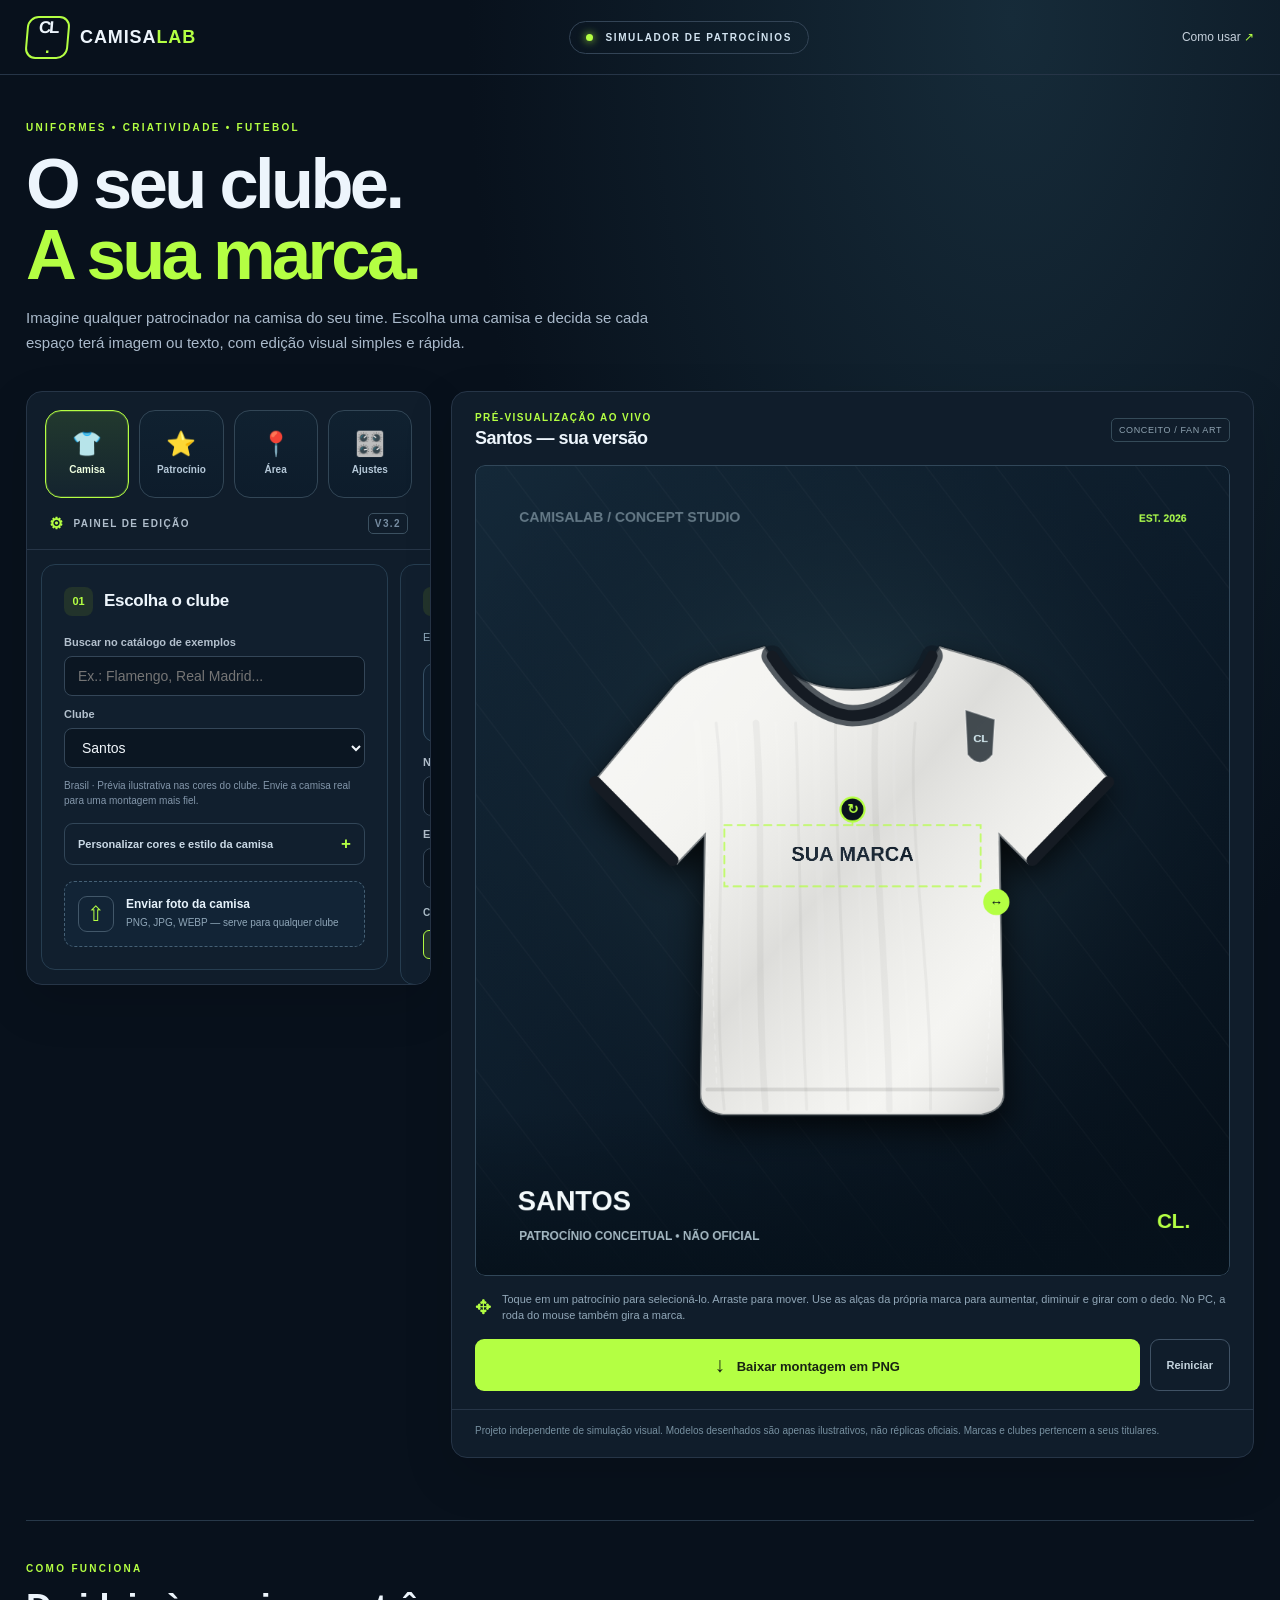
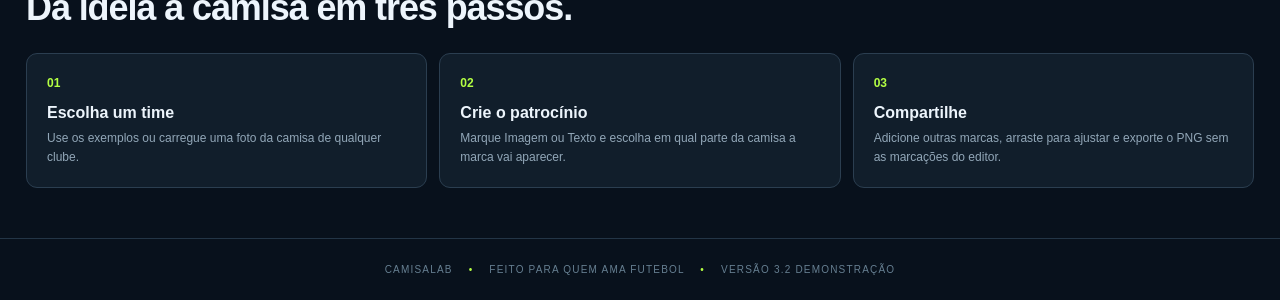
==== index.html @ bdaf090c "CamisaLab 3.2: permitir rolagem na camisa sem bloquear edição" ====
<!doctype html>
<html lang="pt-BR">
<head>
  <meta charset="UTF-8" />
  <meta name="viewport" content="width=device-width,initial-scale=1" />
  <meta name="theme-color" content="#09121d" />
  <meta name="description" content="Simule patrocinadores em camisas de futebol. Escolha um clube ou envie qualquer camisa, personalize a marca e exporte sua criação." />
  <title>CamisaLab — Simulador Mundial de Patrocínios</title>
  <link rel="stylesheet" href="styles.css" />
</head>
<body>
  <header class="topbar">
    <a class="brand" href="#inicio" aria-label="CamisaLab, início"><span class="brand-mark">CL<span>.</span></span><span class="brand-word">CAMISA<span>LAB</span></span></a>
    <span class="top-pill"><span class="live-dot"></span> SIMULADOR DE PATROCÍNIOS</span>
    <a class="top-help" href="#como-usar">Como usar <span aria-hidden="true">↗</span></a>
  </header>

  <main id="inicio" class="shell">
    <section class="intro">
      <div class="eyebrow">UNIFORMES • CRIATIVIDADE • FUTEBOL</div>
      <h1>O seu clube.<br /><em>A sua marca.</em></h1>
      <p>Imagine qualquer patrocinador na camisa do seu time. Escolha uma camisa e decida se cada espaço terá imagem ou texto, com edição visual simples e rápida.</p>
    </section>

    <section class="workspace" aria-label="Editor de camisas">
      <aside class="controls">
        <div class="app-dock" id="appDock" role="group" aria-label="Seções do painel">
          <button type="button" class="dock-app active" data-page-target="page-clube" aria-pressed="true"><span class="dock-icon">👕</span><span>Camisa</span></button>
          <button type="button" class="dock-app" data-page-target="page-patrocinio" aria-pressed="false"><span class="dock-icon">⭐</span><span>Patrocínio</span></button>
          <button type="button" class="dock-app" data-page-target="page-area" aria-pressed="false"><span class="dock-icon">📍</span><span>Área</span></button>
          <button type="button" class="dock-app" data-page-target="page-ajustes" aria-pressed="false"><span class="dock-icon">🎛️</span><span>Ajustes</span></button>
        </div>
        <div class="sidebar-heading"><span class="mini-icon">⚙</span> PAINEL DE EDIÇÃO <span class="version">V3.2</span></div>
        <div class="control-pages" id="controlPages">

        <section class="panel-section control-page" id="page-clube">
          <div class="section-top"><span class="step">01</span><h2>Escolha o clube</h2></div>
          <label for="teamSearch">Buscar no catálogo de exemplos</label>
          <input id="teamSearch" class="field" type="search" autocomplete="off" placeholder="Ex.: Flamengo, Real Madrid..." />
          <label for="teamSelect">Clube</label>
          <select id="teamSelect" class="field" aria-label="Clube"></select>
          <div id="teamInfo" class="fine-note">Modelos ilustrativos inspirados nas cores dos clubes.</div>
          <details class="custom-detail" id="customTeamDetail">
            <summary>Personalizar cores e estilo da camisa <span>+</span></summary>
            <div class="detail-grid">
              <label class="color-field">Cor principal <input id="primaryColor" type="color" value="#ffffff" /></label>
              <label class="color-field">Cor secundária <input id="secondaryColor" type="color" value="#202020" /></label>
            </div>
            <label for="shirtPattern">Estampa ilustrativa</label>
            <select id="shirtPattern" class="field">
              <option value="plain">Lisa</option><option value="vertical">Listras verticais</option><option value="horizontal">Listras horizontais</option><option value="half">Metade a metade</option><option value="sash">Faixa diagonal</option><option value="pinstripes">Listras finas</option><option value="center">Faixa central</option>
            </select>
            <label for="customName">Nome do clube (opcional)</label>
            <input id="customName" class="field" maxlength="42" placeholder="Meu time" />
          </details>
          <label class="upload-tile" for="shirtUpload"><span class="upload-icon">⇧</span><span><b>Enviar foto da camisa</b><small>PNG, JPG, WEBP — serve para qualquer clube</small></span></label>
          <input id="shirtUpload" type="file" accept="image/png,image/jpeg,image/webp,image/avif" hidden />
          <button id="clearShirt" class="text-action" type="button" hidden>Remover foto enviada e voltar ao modelo ilustrativo</button>
        </section>

        <section class="panel-section control-page" id="page-patrocinio">
          <div class="section-top"><span class="step">02</span><h2>O que vai no patrocínio?</h2></div>
          <p class="section-description">Escolha como sua marca vai aparecer no uniforme.</p>
          <div class="type-picker" role="group" aria-label="Tipo de patrocínio">
            <button type="button" class="type-option" data-kind="logo" aria-pressed="false"><span class="type-icon" aria-hidden="true">▧</span><span><strong>Imagem / Logo</strong><small>Enviar arquivo</small></span></button>
            <button type="button" class="type-option active" data-kind="text" aria-pressed="true"><span class="type-icon type-letter" aria-hidden="true">Aa</span><span><strong>Texto</strong><small>Escrever nome</small></span></button>
          </div>
          <div id="imageFields" class="mode-fields" hidden>
            <label class="upload-tile sponsor-upload" for="logoUpload"><span class="upload-icon">＋</span><span><b id="logoUploadLabel">Escolher imagem da empresa</b><small>PNG transparente, JPG, SVG ou WEBP</small></span></label>
            <input id="logoUpload" type="file" accept="image/png,image/jpeg,image/webp,image/svg+xml" hidden />
            <button id="removeLogo" class="text-action" type="button" hidden>Remover imagem deste espaço</button>
            <p class="fine-note">Dica: logos sem fundo branco ficam mais naturais.</p>
          </div>
          <div id="textFields" class="mode-fields">
            <label for="sponsorText">Nome que aparece na camisa</label>
            <input id="sponsorText" class="field" maxlength="36" value="SUA MARCA" placeholder="Ex.: Minha Empresa" />
            <div class="text-format-grid">
              <div><label for="fontFamily">Estilo da fonte</label><select id="fontFamily" class="field"><option value="sport">Esportiva</option><option value="modern">Moderna</option><option value="classic">Clássica</option><option value="tech">Tecnológica</option></select></div>
              <div><label for="fontWeight">Espessura</label><select id="fontWeight" class="field"><option value="900">Forte</option><option value="600">Média</option><option value="400">Normal</option></select></div>
            </div>
          </div>
          <div class="small-heading">COR DO PATROCINADOR</div>
          <div class="swatch-row" role="group" aria-label="Cores do patrocinador">
            <button class="swatch active" type="button" data-tint="original">Original</button>
            <button class="swatch" type="button" data-tint="#FFFFFF">Branca</button>
            <button class="swatch" type="button" data-tint="#101820">Preta</button>
            <label class="swatch custom-swatch" title="Outra cor">Outra <input id="tintColor" aria-label="Escolher outra cor" type="color" value="#ffad32" /></label>
          </div>
        </section>

        <section class="panel-section control-page" id="page-area">
          <div class="section-top"><span class="step">03</span><h2>Onde colocar?</h2></div>
          <p class="section-description">Selecione uma área para editar. Cada área pode ter uma imagem ou texto diferente.</p>
          <div class="position-grid" id="positionGrid" role="group" aria-label="Selecionar posição na camisa">
            <button type="button" class="position-option active" data-position="center" aria-pressed="true"><span class="position-symbol">◉</span><span>Centro</span><i class="filled-indicator" aria-hidden="true"></i></button>
            <button type="button" class="position-option" data-position="leftChest" aria-pressed="false"><span class="position-symbol">↖</span><span>Peito esq.</span><i class="filled-indicator" aria-hidden="true"></i></button>
            <button type="button" class="position-option" data-position="rightChest" aria-pressed="false"><span class="position-symbol">↗</span><span>Peito dir.</span><i class="filled-indicator" aria-hidden="true"></i></button>
            <button type="button" class="position-option" data-position="leftSleeve" aria-pressed="false"><span class="position-symbol">⇤</span><span>Manga esq.</span><i class="filled-indicator" aria-hidden="true"></i></button>
            <button type="button" class="position-option" data-position="rightSleeve" aria-pressed="false"><span class="position-symbol">⇥</span><span>Manga dir.</span><i class="filled-indicator" aria-hidden="true"></i></button>
            <button type="button" class="position-option" data-position="lower" aria-pressed="false"><span class="position-symbol">↓</span><span>Parte inferior</span><i class="filled-indicator" aria-hidden="true"></i></button>
          </div>
          <div class="area-status" id="areaStatus" role="status" aria-live="polite"></div>
          <div class="area-buttons">
            <button type="button" id="addArea" class="add-area-btn" hidden>＋ Adicionar patrocínio aqui</button>
            <button type="button" id="clearArea" class="clear-area-btn">✕ Remover desta área</button>
          </div>
          <div class="free-move-box">
            <div class="small-heading move-heading">MOVER LIVREMENTE</div>
            <p class="move-help">Arraste a marca direto na camisa ou use os controles abaixo para ajustar com precisão.</p>
            <div class="nudge-layout">
              <div class="nudge-pad" role="group" aria-label="Mover patrocínio em qualquer direção">
                <button type="button" class="nudge-btn" data-nudge="up" aria-label="Mover para cima">↑</button>
                <div class="nudge-middle">
                  <button type="button" class="nudge-btn" data-nudge="left" aria-label="Mover para a esquerda">←</button>
                  <button type="button" class="nudge-center" id="centerAreaBtn" aria-label="Voltar para a posição inicial desta área">•</button>
                  <button type="button" class="nudge-btn" data-nudge="right" aria-label="Mover para a direita">→</button>
                </div>
                <button type="button" class="nudge-btn" data-nudge="down" aria-label="Mover para baixo">↓</button>
              </div>
              <div class="axis-controls">
                <div>
                  <div class="range-label"><label for="xRange">Horizontal</label><output id="xValue">50%</output></div>
                  <input id="xRange" type="range" min="0" max="100" value="50" />
                </div>
                <div>
                  <div class="range-label"><label for="yRange">Vertical</label><output id="yValue">48%</output></div>
                  <input id="yRange" type="range" min="0" max="100" value="48" />
                </div>
              </div>
            </div>
          </div>
          <div class="rotate-box">
            <div class="small-heading move-heading">GIRO 360°</div>
            <p class="move-help">Gire a marca livremente em qualquer ângulo usando os botões ou o controle deslizante.</p>
            <div class="rotate-layout">
              <div class="rotate-buttons" role="group" aria-label="Girar patrocínio">
                <button type="button" class="rotate-btn" data-rotate-step="-15" aria-label="Girar 15 graus para a esquerda">⟲ 15°</button>
                <button type="button" class="rotate-btn center" id="resetRotationBtn" aria-label="Voltar rotação para zero">0°</button>
                <button type="button" class="rotate-btn" data-rotate-step="15" aria-label="Girar 15 graus para a direita">15° ⟳</button>
              </div>
              <div>
                <div class="range-label"><label for="rotationRange">Ângulo</label><output id="rotationValue">0°</output></div>
                <input id="rotationRange" type="range" min="0" max="360" value="0" />
              </div>
            </div>
          </div>
        </section>

        <section class="panel-section control-page" id="page-ajustes">
          <div class="section-top"><span class="step">04</span><h2>Personalize os ajustes</h2></div>
          <div class="range-label"><label for="sizeRange">Tamanho</label><output id="sizeValue">32%</output></div>
          <input id="sizeRange" type="range" min="5" max="80" value="32" />
          <div class="range-label"><label for="opacityRange">Transparência</label><output id="opacityValue">100%</output></div>
          <input id="opacityRange" type="range" min="10" max="100" value="100" />
          <details class="custom-detail advanced-detail">
            <summary>Mais ajustes <span>+</span></summary>
            <div class="advanced-inner">
              <div id="whiteOption" class="check-row"><label for="removeWhite">Remover fundo branco da imagem</label><input id="removeWhite" type="checkbox" /></div>
              <div class="check-row"><label for="fabricEffect">Efeito de tecido na marca</label><input id="fabricEffect" type="checkbox" checked /></div>
            </div>
          </details>
          <button class="reset-button" type="button" id="resetBtn">↺ &nbsp; Centralizar e restaurar ajustes</button>
        </section>
        </div>
      </aside>

      <section class="stage-panel">
        <div class="stage-toolbar">
          <div><div class="stage-eyebrow">PRÉ-VISUALIZAÇÃO AO VIVO</div><div class="stage-title" id="stageTitle">Sua camisa personalizada</div></div>
          <span class="preview-tag">CONCEITO / FAN ART</span>
        </div>
        <div class="canvas-holder">
          <canvas id="shirtCanvas" width="1024" height="1100" aria-label="Prévia da camisa com vários patrocinadores. Toque numa marca para selecioná-la e arraste para mudar de posição." role="img"></canvas>
        </div>
        <div class="stage-tip"><span>✥</span><span>Toque em um patrocínio para selecioná-lo. Arraste para mover. Use as alças da própria marca para aumentar, diminuir e girar com o dedo. No PC, a roda do mouse também gira a marca.</span></div>
        <button id="jumpToControls" class="jump-to-controls" type="button">↓ Ir para as opções de edição</button>
        <div class="stage-actions">
          <button id="downloadBtn" type="button" class="download-btn"><span>↓</span> Baixar montagem em PNG</button>
          <button id="resetAllBtn" type="button" class="minor-btn">Reiniciar</button>
        </div>
        <div class="stage-footnote">Projeto independente de simulação visual. Modelos desenhados são apenas ilustrativos, não réplicas oficiais. Marcas e clubes pertencem a seus titulares.</div>
      </section>
    </section>

    <section id="como-usar" class="howto">
      <div><span class="eyebrow">COMO FUNCIONA</span><h2>Da ideia à camisa em três passos.</h2></div>
      <div class="howto-cards"><div><span>01</span><h3>Escolha um time</h3><p>Use os exemplos ou carregue uma foto da camisa de qualquer clube.</p></div><div><span>02</span><h3>Crie o patrocínio</h3><p>Marque Imagem ou Texto e escolha em qual parte da camisa a marca vai aparecer.</p></div><div><span>03</span><h3>Compartilhe</h3><p>Adicione outras marcas, arraste para ajustar e exporte o PNG sem as marcações do editor.</p></div></div>
    </section>
  </main>
  <footer>CAMISALAB <span>•</span> FEITO PARA QUEM AMA FUTEBOL <span>•</span> VERSÃO 3.2 DEMONSTRAÇÃO</footer>
  <script src="app.js" defer></script>
</body>
</html>
---- styles.css ----
:root{color-scheme:dark;--bg:#08111c;--card:#101d2b;--line:#263547;--soft:#8c9db0;--white:#edf5fc;--accent:#b4ff43;--accent2:#d5ff95}*{box-sizing:border-box}html{scroll-behavior:smooth}body{margin:0;font-family:Inter,"Segoe UI",Arial,sans-serif;background:radial-gradient(ellipse at 79% 1%,#162b39 0%,transparent 38%),var(--bg);color:var(--white);font-size:14px}button,input,select{font:inherit}button{cursor:pointer}a{color:inherit;text-decoration:none}.topbar{height:75px;border-bottom:1px solid #263547;display:flex;align-items:center;justify-content:space-between;padding:0 max(26px,calc((100vw - 1332px)/2));gap:16px}.brand{display:flex;align-items:center;gap:11px}.brand-mark{display:grid;place-items:center;width:43px;height:43px;border:2px solid var(--accent);font-weight:900;font-size:17px;border-radius:11px;letter-spacing:-2px;transform:skew(-5deg)}.brand-mark span{color:var(--accent)}.brand-word{font-weight:900;letter-spacing:.9px;font-size:18px}.brand-word span{color:var(--accent)}.top-pill{font-size:10px;letter-spacing:1.6px;font-weight:700;border:1px solid #334456;border-radius:100px;padding:10px 16px;color:#d2e3f0}.live-dot{display:inline-block;width:7px;height:7px;border-radius:50%;background:var(--accent);margin-right:8px;box-shadow:0 0 8px var(--accent)}.top-help{color:#c6d1dc;font-size:12px}.top-help span{color:var(--accent)}.shell{max-width:1332px;padding:47px 26px 50px;margin:auto}.intro{max-width:800px;margin-bottom:35px}.eyebrow{color:var(--accent);font-size:10px;letter-spacing:2.3px;font-weight:850}.intro h1{margin:15px 0 14px;font-size:clamp(43px,5.5vw,76px);line-height:1.015;font-weight:850;letter-spacing:-3.6px}.intro h1 em{font-style:normal;color:var(--accent)}.intro p{line-height:1.7;max-width:660px;font-size:15px;color:#aabacb;margin:0}.workspace{display:grid;grid-template-columns:minmax(310px,405px) minmax(0,1fr);align-items:start;gap:20px}.controls,.stage-panel{border:1px solid var(--line);background:var(--card);border-radius:16px;overflow:hidden;box-shadow:0 18px 50px #0002}.sidebar-heading{height:52px;display:flex;align-items:center;gap:9px;padding:0 22px;border-bottom:1px solid var(--line);font-size:10px;letter-spacing:1.4px;font-weight:850;color:#afbdcb}.mini-icon{font-size:16px;color:var(--accent)}.version{margin-left:auto;font-size:10px;border:1px solid #3b5060;border-radius:5px;padding:4px 6px;color:#768ca1}.panel-section{padding:22px;border-bottom:1px solid var(--line)}.panel-section:last-child{border-bottom:none}.section-top{display:flex;align-items:center;gap:11px;margin-bottom:20px}.step{width:29px;height:29px;flex:0 0 auto;display:grid;place-items:center;background:#22332b;color:var(--accent);font-size:11px;font-weight:900;border-radius:8px}.section-top h2{font-size:15px;margin:0;letter-spacing:-.3px}.panel-section label:not(.upload-tile):not(.color-field):not(.custom-swatch){display:block;font-weight:650;color:#b3c0cd;font-size:11px;margin:12px 0 8px}.field{display:block;background:#0b1622;border:1px solid #344658;border-radius:8px;color:#f1f6fb;height:40px;padding:0 13px;width:100%;outline:0}.field:focus-visible{border-color:var(--accent);box-shadow:0 0 0 3px #b4ff4320}.field option{background:#102030}.fine-note{font-size:10px;line-height:1.5;color:#8396aa;margin:10px 0 15px}.upload-tile{display:flex;align-items:center;gap:12px;border:1px dashed #456075;border-radius:10px;padding:14px 13px;cursor:pointer;transition:.2s;background:#122436}.upload-tile:hover,.upload-tile:focus-within{border-color:var(--accent);background:#193027}.upload-tile b,.upload-tile small{display:block}.upload-tile b{font-size:12px;color:#e6f2fb}.upload-tile small{font-size:10px;color:#8fa6b8;margin-top:5px;line-height:1.4}.upload-icon{font-weight:400;border:1px solid #425769;display:grid;place-items:center;color:var(--accent);border-radius:9px;width:36px;height:36px;flex-shrink:0;font-size:21px}.sponsor-upload{background:#182d29;border-color:#5a8351}.text-action{border:0;background:none;padding:9px 0 0;color:var(--accent);font-size:11px;text-align:left;text-decoration:underline}.custom-detail{margin:14px 0 16px;border:1px solid #324658;border-radius:9px;padding:10px 13px}.custom-detail summary{cursor:pointer;font-size:11px;color:#cad9e6;font-weight:700;list-style:none;display:flex;justify-content:space-between;align-items:center}.custom-detail summary::-webkit-details-marker{display:none}.custom-detail summary span{font-size:17px;color:var(--accent)}.detail-grid{display:grid;grid-template-columns:1fr 1fr;gap:12px;margin-top:8px}.color-field{display:flex;align-items:center;justify-content:space-between;gap:5px;font-size:10px;color:#b2c2d2}.color-field input{width:35px;height:28px;background:none;border:0;padding:0}.and-divider{display:flex;align-items:center;gap:8px;color:#788d9f;font-size:9px;font-weight:850;letter-spacing:1px;margin:17px 0 4px}.and-divider:before,.and-divider:after{content:"";height:1px;flex:1;background:#334557}.small-heading{font-size:10px;color:#aebfcb;letter-spacing:1px;font-weight:800;margin:19px 0 10px}.swatch-row{display:flex;align-items:center;flex-wrap:wrap;gap:6px}.swatch{border:1px solid #3b5265;background:#152637;color:#acbfcc;border-radius:6px;padding:8px 9px;font-size:10px;font-weight:650}.swatch.active{border-color:var(--accent);color:var(--accent);background:#24372d}.custom-swatch{display:flex;align-items:center;gap:6px;margin:0!important;font-size:10px!important;cursor:pointer}.custom-swatch input{border:0;padding:0;background:transparent;width:18px;height:16px;cursor:pointer}input[type=range]{width:100%;height:5px;margin:3px 0 17px;accent-color:var(--accent);cursor:pointer}.range-label{display:flex;align-items:center;justify-content:space-between;margin-bottom:5px}.range-label label{margin:0!important}.range-label output{color:var(--accent);font-size:11px;font-weight:750}.check-row{display:flex;justify-content:space-between;align-items:center;gap:12px;margin:3px 0 13px}.check-row label{margin:0!important;font-size:11px!important;line-height:1.4}.check-row input{accent-color:var(--accent);width:17px;height:17px;flex-shrink:0}.reset-button{border:1px solid #3d5267;background:transparent;border-radius:8px;width:100%;padding:11px 8px;color:#ccdae8;font-size:11px;font-weight:700}.reset-button:hover{background:#1d3042}.stage-toolbar{padding:20px 23px 16px;display:flex;justify-content:space-between;align-items:center;gap:12px}.stage-eyebrow{font-size:10px;letter-spacing:1.4px;color:var(--accent);font-weight:850;margin-bottom:5px}.stage-title{font-size:18px;letter-spacing:-.5px;font-weight:800}.preview-tag{color:#8fa3b1;border:1px solid #354b59;border-radius:5px;padding:6px 7px;font-size:9px;letter-spacing:.6px;white-space:nowrap}.canvas-holder{margin:0 23px;overflow:hidden;border-radius:10px;background:#07121b;position:relative}.canvas-holder:after{content:"";position:absolute;inset:0;pointer-events:none;border:1px solid #314759;border-radius:10px}canvas{display:block;width:100%;height:auto;touch-action:none;cursor:grab}canvas:active{cursor:grabbing}.stage-tip{display:flex;gap:10px;align-items:center;color:#91a7b8;font-size:11px;line-height:1.5;padding:15px 23px}.stage-tip>span:first-child{font-size:20px;color:var(--accent)}.stage-actions{display:flex;align-items:center;gap:10px;padding:0 23px 18px}.download-btn{height:52px;border:0;border-radius:9px;background:var(--accent);color:#182313;font-size:13px;font-weight:900;flex:1;transition:.2s}.download-btn span{font-size:21px;margin-right:8px;vertical-align:-1px}.download-btn:hover{background:#d5ff96;transform:translateY(-1px)}.minor-btn{height:52px;border:1px solid #405265;border-radius:9px;padding:0 16px;background:transparent;color:#c4d3dd;font-weight:700;font-size:11px}.stage-footnote{border-top:1px solid var(--line);padding:13px 23px 18px;color:#7790a0;font-size:10px;line-height:1.6}.howto{border-top:1px solid #273849;margin-top:62px;padding-top:38px}.howto h2{font-size:clamp(25px,3vw,36px);letter-spacing:-1.1px;margin:12px 0 24px}.howto-cards{display:grid;grid-template-columns:repeat(3,1fr);gap:12px}.howto-cards>div{border:1px solid #2b3e50;background:#111e2b;border-radius:11px;padding:20px}.howto-cards span{color:var(--accent);font-size:12px;font-weight:900}.howto-cards h3{font-size:16px;margin:14px 0 7px}.howto-cards p{font-size:12px;line-height:1.6;margin:0;color:#92a7b8}footer{padding:25px;text-align:center;color:#667f91;font-size:10px;letter-spacing:1.2px;border-top:1px solid #233546}footer span{color:var(--accent);margin:0 12px}@media(max-width:940px){.workspace{grid-template-columns:minmax(0,1fr)}.controls{display:grid;grid-template-columns:repeat(2,minmax(0,1fr))}.sidebar-heading{grid-column:1/-1}.panel-section:last-child{grid-column:1/-1}.panel-section:nth-child(2){border-right:1px solid var(--line)}.stage-panel{max-width:760px;width:100%;margin:auto}}@media(max-width:630px){.topbar{height:66px;padding:0 17px}.top-pill{display:none}.shell{padding:32px 14px 40px}.intro h1{font-size:51px;letter-spacing:-2.3px}.intro p{font-size:13px}.workspace{gap:14px}.controls{display:block}.panel-section:nth-child(2){border-right:none}.panel-section:last-child{grid-column:auto}.stage-toolbar{padding:17px 14px 13px}.canvas-holder{margin:0 12px}.stage-tip{padding:14px}.stage-actions{padding:0 12px 15px}.stage-footnote{padding:12px}.stage-title{font-size:15px}.preview-tag{font-size:8px}.howto{margin-top:45px}.howto-cards{grid-template-columns:1fr}.top-help{font-size:11px}.brand-word{font-size:16px}.stage-actions{gap:7px}.minor-btn{padding:0 10px}}@media(prefers-reduced-motion:reduce){*{scroll-behavior:auto!important;transition:none!important}}

/* CamisaLab 2.0 — edição guiada sem perder a identidade visual */
.section-description{margin:-7px 0 17px;color:#8fa8ba;line-height:1.55;font-size:11px}
.type-picker{display:grid;grid-template-columns:1fr 1fr;gap:9px;margin-bottom:14px}
.type-option{min-height:79px;display:flex;align-items:center;gap:10px;padding:12px 10px;border:1px solid #365065;background:#112132;border-radius:11px;color:#c0d0dd;text-align:left;transition:background .18s,border-color .18s,box-shadow .18s}
.type-option.active{background:linear-gradient(135deg,#253c2c,#1c302b);border-color:var(--accent);box-shadow:0 0 0 1px #b4ff4333 inset}
.type-icon{width:32px;height:32px;flex:none;border:1px solid #486071;border-radius:8px;display:grid;place-items:center;color:var(--accent);font-size:21px}
.type-letter{font-weight:900;font-size:16px}.type-option strong,.type-option small{display:block}.type-option strong{font-size:11px;color:#f1f8fc;line-height:1.3}.type-option small{font-size:10px;color:#91a7ba;margin-top:5px}
.mode-fields{animation:fadeIn .16s ease-out}.mode-fields[hidden], [hidden]{display:none!important}
.text-format-grid{display:grid;grid-template-columns:1fr 1fr;gap:10px}.text-format-grid .field{font-size:11px;padding:0 9px}
.position-grid{display:grid;grid-template-columns:repeat(3,minmax(0,1fr));gap:8px}
.position-option{position:relative;min-height:74px;display:flex;flex-direction:column;gap:8px;align-items:center;justify-content:center;border-radius:9px;border:1px solid #334859;background:#0c1a28;color:#a9bdcd;font-size:10px;font-weight:680;padding:9px 3px;transition:background .18s,border-color .18s}
.position-option:hover{border-color:#71899a;background:#182b3a}.position-option.active{background:#23372e;border-color:var(--accent);color:#f0ffe0}.position-symbol{color:#a0b8cb;font-size:20px;height:22px;line-height:22px}.position-option.active .position-symbol{color:var(--accent)}.filled-indicator{display:none;position:absolute;right:7px;top:7px;height:6px;width:6px;background:var(--accent);border-radius:50%}.position-option[data-filled="true"] .filled-indicator{display:block}
.area-status{margin-top:13px;padding:11px 12px;border:1px solid #2e4751;background:#11242c;border-radius:9px;font-size:11px;color:#b3c8d0;line-height:1.5}.area-status b{color:#e4f1ed}.area-buttons{margin-top:10px}.add-area-btn{background:#b4ff43;color:#1e2b1b;border:0;width:100%;padding:11px;border-radius:8px;font-size:11px;font-weight:850}.clear-area-btn{width:100%;background:none;color:#a8bbca;border:1px solid #364858;border-radius:8px;padding:10px;font-weight:650;font-size:11px}.clear-area-btn:hover{color:#fff;border-color:#79909f}
.advanced-detail{margin:4px 0 14px}.advanced-inner{padding-top:14px}.advanced-inner input[type=range]{margin-bottom:17px}
input:disabled,button:disabled,select:disabled{opacity:.45;cursor:not-allowed}
.type-option:focus-visible,.position-option:focus-visible,.add-area-btn:focus-visible,.clear-area-btn:focus-visible{outline:2px solid var(--accent);outline-offset:2px}
@keyframes fadeIn{from{opacity:.6;transform:translateY(-3px)}to{opacity:1;transform:translateY(0)}}
@media(max-width:940px){.controls{display:block}.panel-section:nth-child(2){border-right:none}.panel-section:last-child{grid-column:auto}.workspace{grid-template-columns:minmax(0,1fr)}.stage-panel{max-width:780px}}
@media(min-width:941px){.stage-panel{position:sticky;top:15px}}
@media(max-width:420px){.position-grid{grid-template-columns:repeat(3,minmax(0,1fr))}.type-option{padding:9px 7px;gap:7px}.type-icon{width:28px;height:28px}.position-option{font-size:9px}.type-option strong{font-size:10px}}


/* CamisaLab 2.1 — movimento livre com precisão */
.free-move-box{margin-top:14px;padding:14px 13px;border:1px solid #2f4554;border-radius:10px;background:linear-gradient(180deg,#0f202e,#102331)}
.move-heading{margin:0 0 8px}
.move-help{margin:0 0 13px;color:#8fa8ba;line-height:1.55;font-size:11px}
.nudge-layout{display:grid;grid-template-columns:120px 1fr;gap:13px;align-items:center}
.nudge-pad{display:flex;flex-direction:column;align-items:center;gap:8px}
.nudge-middle{display:flex;align-items:center;gap:8px}
.nudge-btn,.nudge-center{width:34px;height:34px;border-radius:10px;border:1px solid #405767;background:#132637;color:#d5e4ee;font-size:16px;font-weight:800;display:grid;place-items:center;transition:background .18s,border-color .18s,transform .18s}
.nudge-btn:hover,.nudge-center:hover{background:#203344;border-color:#8babba}.nudge-btn:active,.nudge-center:active{transform:translateY(1px)}
.nudge-center{background:#22392e;border-color:var(--accent);color:var(--accent);font-size:20px}
.axis-controls{display:grid;gap:8px}
.axis-controls .range-label{margin-bottom:4px}
.axis-controls input[type=range]{margin-bottom:4px}
@media(max-width:420px){.nudge-layout{grid-template-columns:1fr}.nudge-pad{margin-bottom:4px}}


/* CamisaLab 2.2 — rotação 360° simplificada */
.rotate-box{margin-top:12px;padding:14px 13px;border:1px solid #32485a;border-radius:10px;background:linear-gradient(180deg,#10212f,#112534)}
.rotate-layout{display:grid;gap:10px}
.rotate-buttons{display:grid;grid-template-columns:1fr auto 1fr;gap:8px}
.rotate-btn{min-height:40px;border-radius:10px;border:1px solid #405767;background:#132637;color:#d5e4ee;font-size:12px;font-weight:800;padding:0 10px;transition:background .18s,border-color .18s,transform .18s}
.rotate-btn:hover{background:#203344;border-color:#8babba}.rotate-btn:active{transform:translateY(1px)}
.rotate-btn.center{background:#22392e;border-color:var(--accent);color:var(--accent);min-width:62px}


/* CamisaLab 2.3 — gesto de rotação e foco na prévia */
@media(max-width:940px){.stage-panel{order:1}.controls{order:2}}
@media(max-width:630px){.workspace{display:flex;flex-direction:column}.stage-panel{order:1}.controls{order:2}}
.canvas-holder.is-rotating{box-shadow:0 0 0 1px #b4ff4377 inset,0 0 0 10px #b4ff4308}


/* CamisaLab 3.0 — painel estilo home screen + alças táteis */
.app-dock{display:grid;grid-template-columns:repeat(4,minmax(0,1fr));gap:10px;padding:16px 16px 0}
.dock-app{border:1px solid #324656;background:linear-gradient(180deg,#102130,#0d1c2b);color:#b5c8d8;border-radius:16px;min-height:88px;padding:10px 6px;display:flex;flex-direction:column;align-items:center;justify-content:center;gap:8px;font-size:10px;font-weight:800;text-align:center;transition:transform .18s,background .18s,border-color .18s,box-shadow .18s}
.dock-app .dock-icon{font-size:24px;line-height:1}.dock-app.active{border-color:var(--accent);background:linear-gradient(180deg,#22392e,#14242f);color:#efffe0;box-shadow:0 0 0 1px #b4ff4338 inset}.dock-app:hover{transform:translateY(-1px);border-color:#6e8997}
.control-pages{display:flex;gap:14px;overflow-x:auto;scroll-snap-type:x mandatory;padding:14px 16px 16px;scrollbar-width:none}.control-pages::-webkit-scrollbar{display:none}
.control-page{scroll-snap-align:start;min-width:100%;border-radius:16px;overflow:hidden}
.control-page .section-top h2{font-size:17px}
@media(min-width:941px){.app-dock{padding:18px 18px 0}.control-pages{padding:16px 18px 18px}.control-page{min-width:calc(50% - 7px)}}
@media(max-width:630px){.controls{padding-bottom:8px}.app-dock{position:sticky;top:10px;z-index:3;background:linear-gradient(180deg,#0d1823 75%,#0d182300);padding:14px 12px 8px;margin:0 -1px}.dock-app{min-height:74px;border-radius:14px;font-size:9px}.dock-app .dock-icon{font-size:21px}.control-pages{padding:10px 12px 14px}.control-page{min-width:100%}}
.canvas-holder.is-transforming{box-shadow:0 0 0 1px #b4ff4390 inset,0 0 0 10px #b4ff4310}

.sidebar-heading{min-width:100%;}


/* CamisaLab 3.1 — correção estrutural do layout responsivo */
html,body{max-width:100%;overflow-x:clip}
.shell,.intro,.workspace,.controls,.stage-panel,.app-dock,.control-pages,.control-page{min-width:0}
.workspace{width:100%;max-width:100%}
.controls,.stage-panel{width:100%;max-width:100%;min-width:0}
.controls{display:block}
.app-dock{width:100%;min-width:0;grid-template-columns:repeat(4,minmax(0,1fr))}
.dock-app{min-width:0;width:100%;overflow-wrap:anywhere}
.control-pages{width:100%;max-width:100%;min-width:0;display:flex;gap:12px;overflow-x:auto;overscroll-behavior-x:contain;scroll-padding-left:14px;scroll-snap-type:x mandatory;padding:14px;touch-action:pan-x pan-y}
.control-page{min-width:0;width:auto;max-width:none;flex:0 0 calc(100% - 28px);scroll-snap-align:start;scroll-snap-stop:always;border:1px solid #263d50;background:#111f2e;border-radius:14px;align-self:flex-start}
.stage-panel{margin:0}
@media(min-width:941px){
  .workspace{display:grid;grid-template-columns:minmax(310px,405px) minmax(0,1fr)}
  .control-pages{padding:14px}
  .control-page{flex:0 0 calc(100% - 28px)}
  .stage-panel{max-width:none}
}
@media(min-width:631px) and (max-width:940px){
  .workspace{display:flex;flex-direction:column}
  .stage-panel{order:1;max-width:780px;align-self:center}
  .controls{order:2}
}
@media(max-width:630px){
  .shell{padding:19px 12px 35px;max-width:100%}
  .topbar{padding-inline:14px;max-width:100%}
  .intro{margin-bottom:17px}
  .intro h1{font-size:clamp(32px,10vw,43px);letter-spacing:-1.6px;margin:10px 0 9px}
  .intro p{font-size:12px;line-height:1.55;max-width:36ch}
  .eyebrow{font-size:9px;letter-spacing:1.5px}
  .workspace{display:flex;flex-direction:column;gap:14px;min-width:0;width:100%}
  .stage-panel{order:1;width:100%;max-width:100%;align-self:stretch}
  .controls{order:2;width:100%;max-width:100%;min-width:0}
  .stage-toolbar{padding:15px 13px 11px}
  .canvas-holder{margin-inline:10px}
  .stage-actions{padding-inline:10px}
  .stage-tip{padding:12px}
  .app-dock{position:static;padding:12px 9px 4px;gap:7px;background:none}
  .dock-app{min-height:68px;border-radius:12px;padding:7px 3px;font-size:10px}
  .dock-app .dock-icon{font-size:20px}
  .control-pages{padding:10px;gap:10px;scroll-padding-left:10px}
  .control-page{flex-basis:calc(100% - 20px);min-width:0}
  .panel-section{padding:15px}
  .sidebar-heading{padding-inline:13px}
  .stage-title{font-size:14px}
  .stage-footnote{padding:12px;font-size:9px}
  .howto{margin-top:30px}
}
@media(max-width:360px){
  .dock-app{font-size:9px}
  .panel-section{padding:13px}
  .stage-toolbar{gap:5px}
  .preview-tag{padding:5px 4px;font-size:7px}
}

/* Altura acompanha o cartão selecionado, sem espaço vazio sob o painel */
.control-pages{align-items:flex-start;overflow-y:hidden;transition:height .22s ease;}
.control-page{align-self:flex-start;}
@media(prefers-reduced-motion:reduce){.control-pages{transition:none}}


/* CamisaLab 3.2 — rolagem livre sobre a camisa */
/* Antes o canvas impedia qualquer swipe vertical na prévia. */
#shirtCanvas{touch-action:pan-y;cursor:default}
.sponsor-hit-layer{position:absolute;inset:0;pointer-events:none;z-index:2}
.sponsor-hit-target{position:absolute;pointer-events:auto;touch-action:none;background:transparent;cursor:grab;user-select:none;-webkit-user-select:none}
.sponsor-hit-target:active{cursor:grabbing}
.sponsor-hit-handle{width:46px;height:46px;transform:translate(-50%,-50%);border-radius:50%;z-index:12}
.jump-to-controls{display:none;width:calc(100% - 24px);margin:0 12px 12px;border:1px solid #749b4c;background:#21392d;color:#d7ffab;border-radius:10px;padding:13px 9px;font-size:12px;font-weight:800;cursor:pointer}
@media(max-width:940px){.jump-to-controls{display:block}}
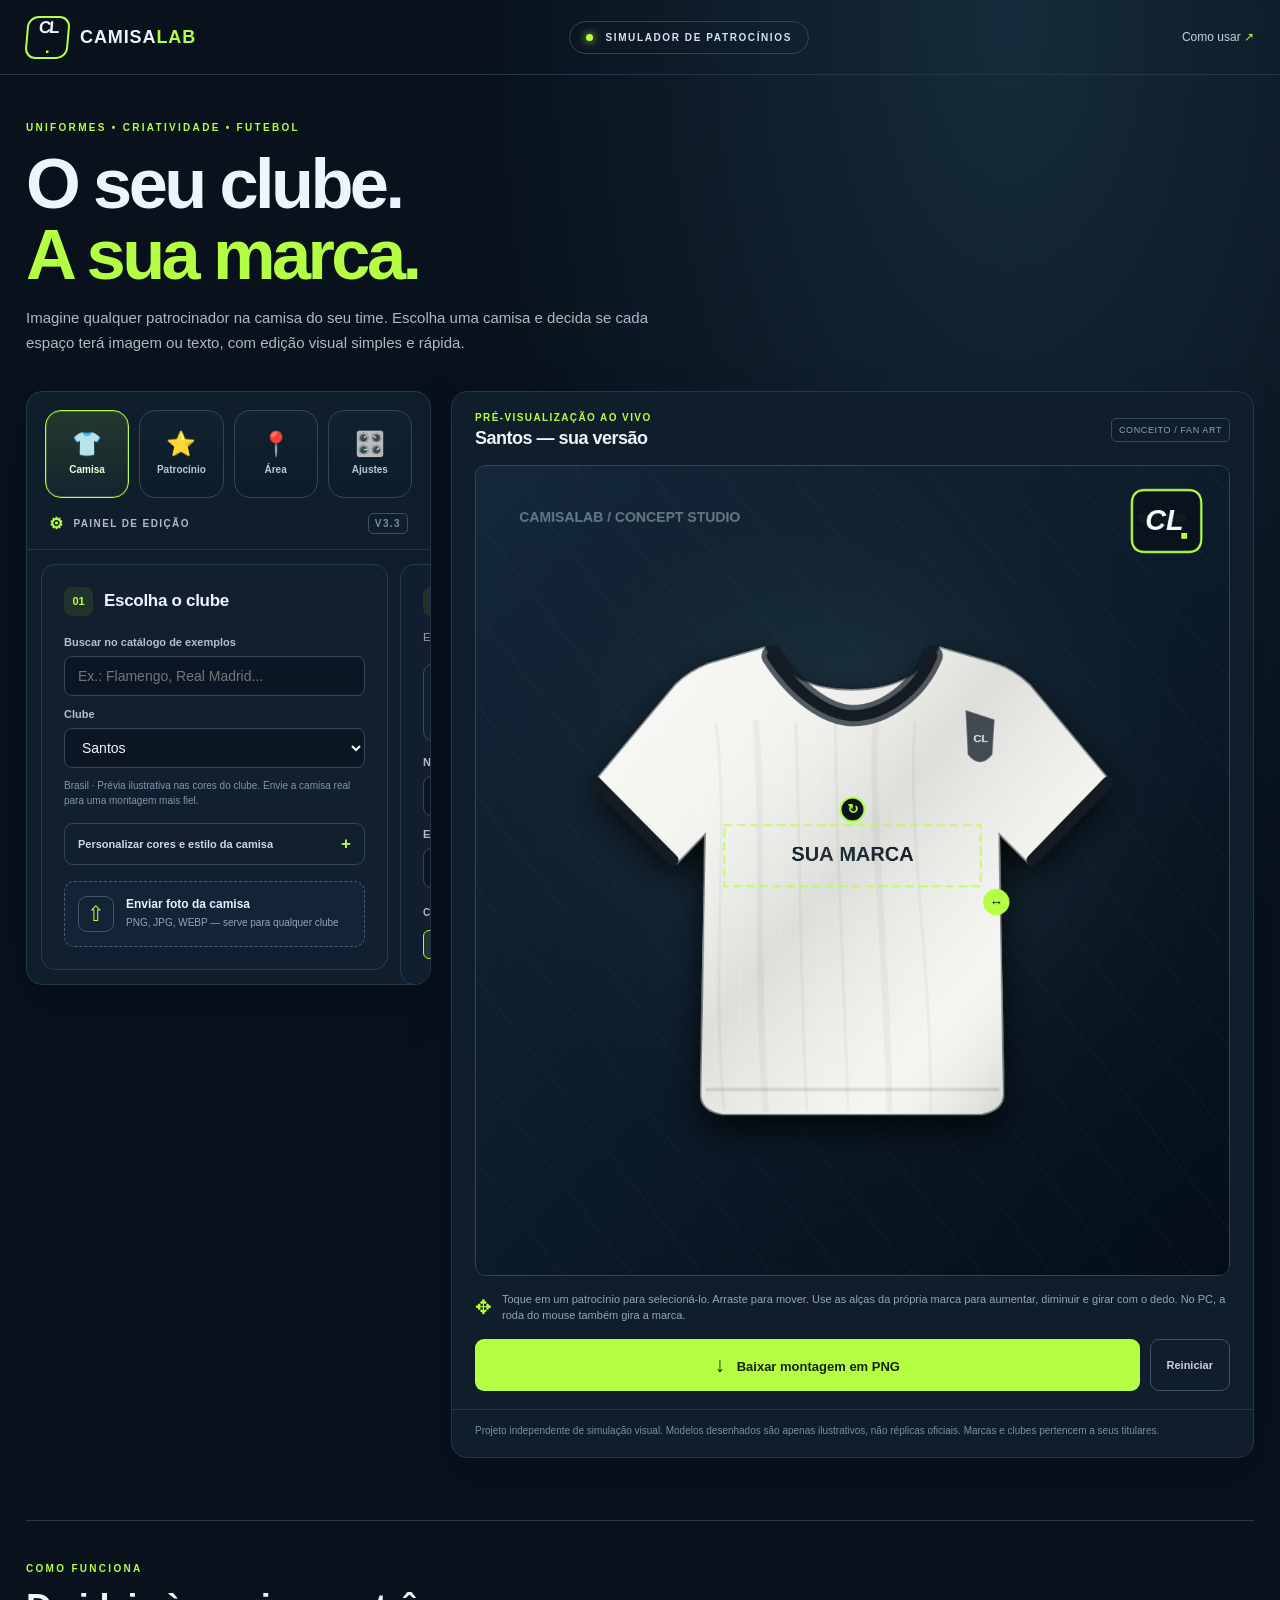
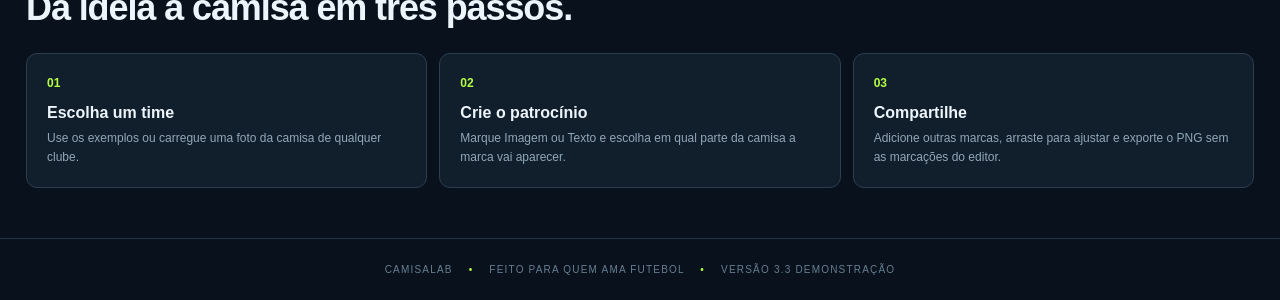
==== commit 443fb723: "CamisaLab 3.3: remover rodapé escuro da foto e mover marca CL para o topo" ====
--- a/index.html
+++ b/index.html
@@ -30,7 +30,7 @@
           <button type="button" class="dock-app" data-page-target="page-area" aria-pressed="false"><span class="dock-icon">📍</span><span>Área</span></button>
           <button type="button" class="dock-app" data-page-target="page-ajustes" aria-pressed="false"><span class="dock-icon">🎛️</span><span>Ajustes</span></button>
         </div>
-        <div class="sidebar-heading"><span class="mini-icon">⚙</span> PAINEL DE EDIÇÃO <span class="version">V3.2</span></div>
+        <div class="sidebar-heading"><span class="mini-icon">⚙</span> PAINEL DE EDIÇÃO <span class="version">V3.3</span></div>
         <div class="control-pages" id="controlPages">
 
         <section class="panel-section control-page" id="page-clube">
@@ -187,7 +187,7 @@
       <div class="howto-cards"><div><span>01</span><h3>Escolha um time</h3><p>Use os exemplos ou carregue uma foto da camisa de qualquer clube.</p></div><div><span>02</span><h3>Crie o patrocínio</h3><p>Marque Imagem ou Texto e escolha em qual parte da camisa a marca vai aparecer.</p></div><div><span>03</span><h3>Compartilhe</h3><p>Adicione outras marcas, arraste para ajustar e exporte o PNG sem as marcações do editor.</p></div></div>
     </section>
   </main>
-  <footer>CAMISALAB <span>•</span> FEITO PARA QUEM AMA FUTEBOL <span>•</span> VERSÃO 3.2 DEMONSTRAÇÃO</footer>
+  <footer>CAMISALAB <span>•</span> FEITO PARA QUEM AMA FUTEBOL <span>•</span> VERSÃO 3.3 DEMONSTRAÇÃO</footer>
   <script src="app.js" defer></script>
 </body>
 </html>
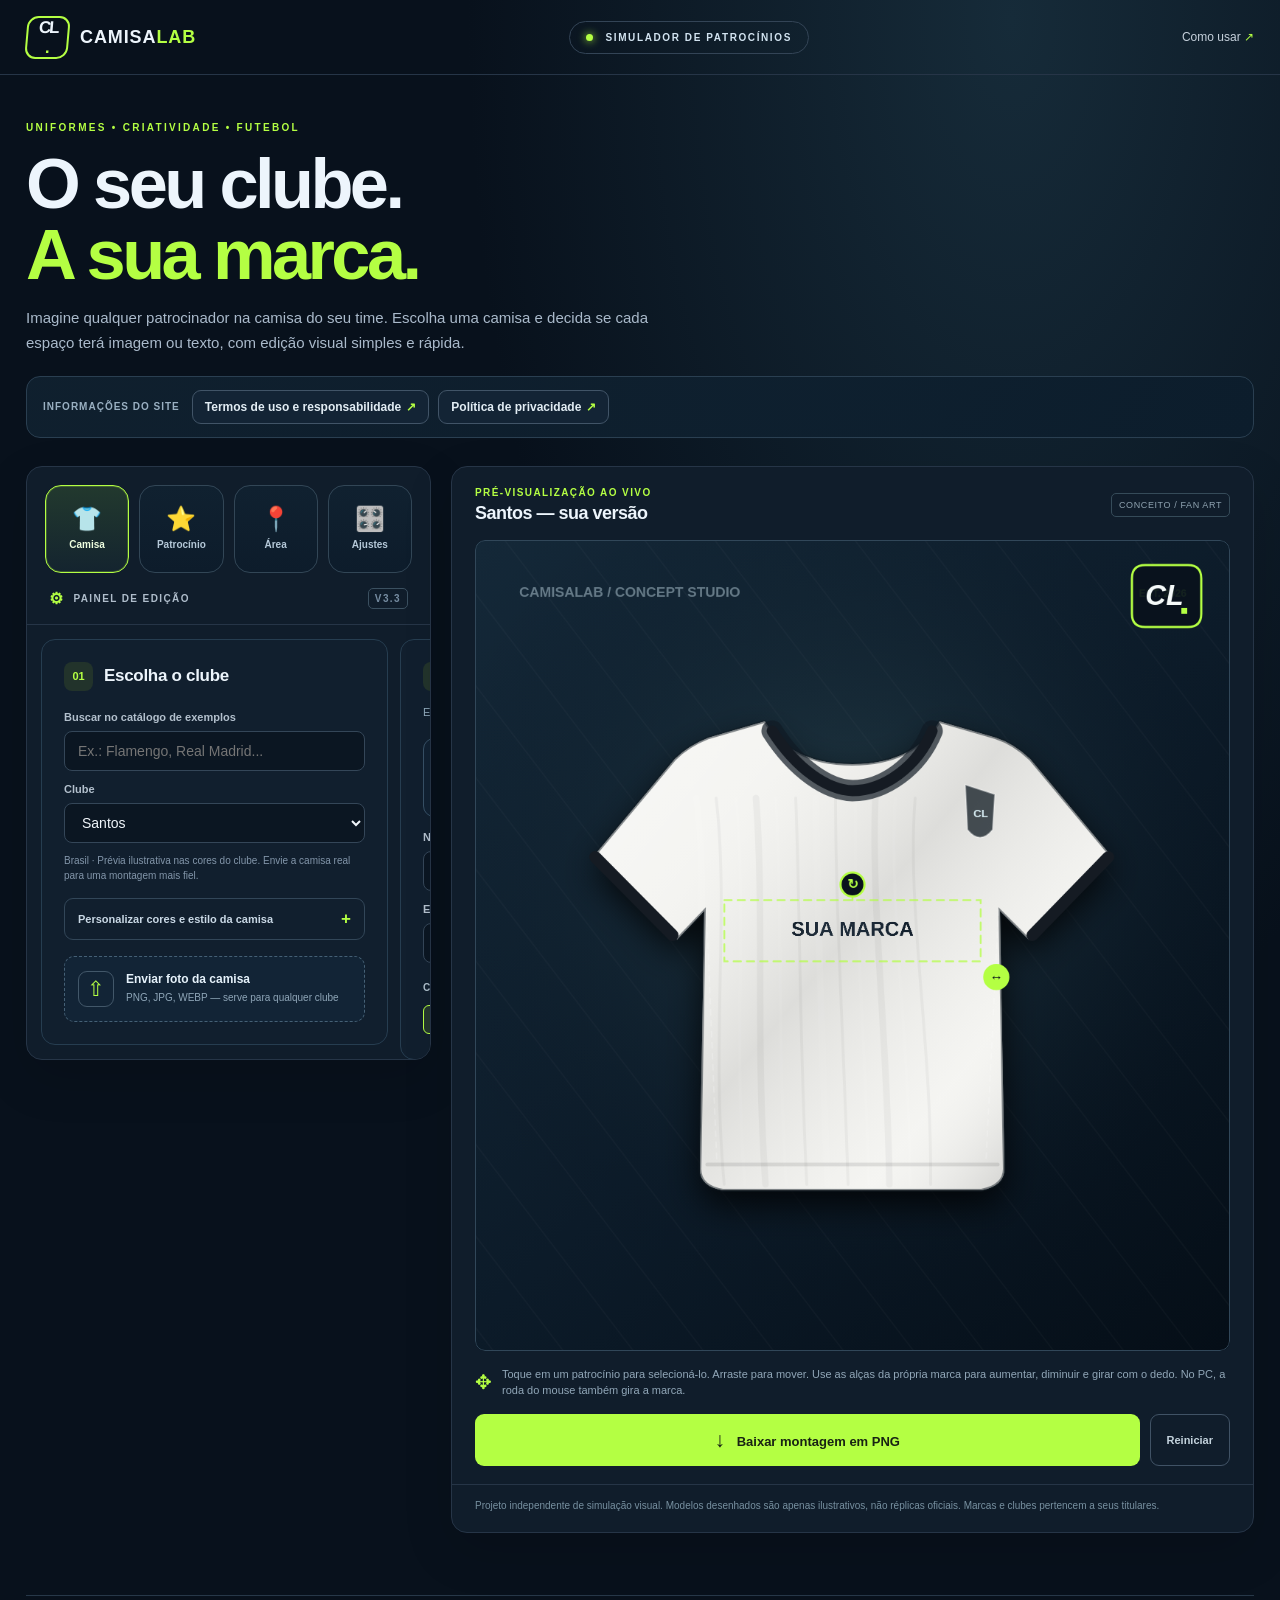
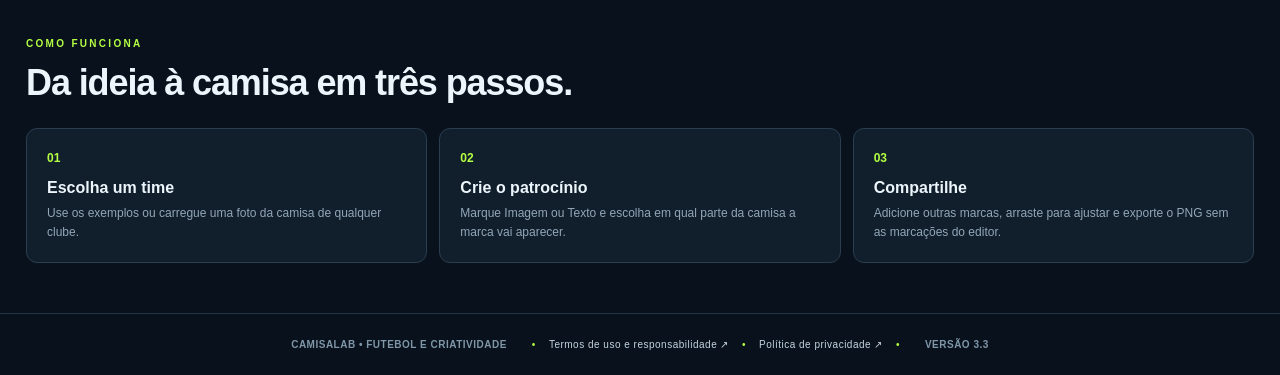
==== commit 7ee5d57d: "Adicionar links para termos e privacidade em novas abas" ====
--- a/index.html
+++ b/index.html
@@ -4,8 +4,34 @@
   <meta charset="UTF-8" />
   <meta name="viewport" content="width=device-width,initial-scale=1" />
   <meta name="theme-color" content="#09121d" />
-  <meta name="description" content="Simule patrocinadores em camisas de futebol. Escolha um clube ou envie qualquer camisa, personalize a marca e exporte sua criação." />
-  <title>CamisaLab — Simulador Mundial de Patrocínios</title>
+  <meta name="google-site-verification" content="Ua-_Jr2Thak1qqpLT_17-zgDK1MsY8dN1wjbNfvPcL8" />
+  <meta name="description" content="Personalize camisas de futebol online no CamisaLab. Simule patrocinadores com logos e textos, ajuste posições e baixe sua criação em PNG gratuitamente." />
+  <meta name="robots" content="index, follow, max-image-preview:large" />
+  <meta name="author" content="CamisaLab" />
+  <link rel="canonical" href="https://camisalab.vercel.app/" />
+  <meta property="og:type" content="website" />
+  <meta property="og:locale" content="pt_BR" />
+  <meta property="og:site_name" content="CamisaLab" />
+  <meta property="og:title" content="CamisaLab | Simulador de Patrocínios em Camisas de Futebol" />
+  <meta property="og:description" content="Crie montagens de patrocinadores em camisas de futebol. Adicione logos, textos, ajuste a posição e baixe em PNG." />
+  <meta property="og:url" content="https://camisalab.vercel.app/" />
+  <meta name="twitter:card" content="summary" />
+  <meta name="twitter:title" content="CamisaLab | Personalize Camisas de Futebol Online" />
+  <meta name="twitter:description" content="Simule marcas e patrocinadores em camisas de futebol usando o CamisaLab." />
+  <title>CamisaLab | Simulador de Patrocínios em Camisas de Futebol</title>
+  <script type="application/ld+json">
+  {
+    "@context": "https://schema.org",
+    "@type": "WebApplication",
+    "name": "CamisaLab",
+    "url": "https://camisalab.vercel.app/",
+    "description": "Editor online para simular patrocinadores, imagens e textos em camisas de futebol.",
+    "applicationCategory": "DesignApplication",
+    "operatingSystem": "Any",
+    "inLanguage": "pt-BR",
+    "offers": {"@type": "Offer", "price": "0", "priceCurrency": "BRL"}
+  }
+  </script>
   <link rel="stylesheet" href="styles.css" />
 </head>
 <body>
@@ -21,6 +47,14 @@
       <h1>O seu clube.<br /><em>A sua marca.</em></h1>
       <p>Imagine qualquer patrocinador na camisa do seu time. Escolha uma camisa e decida se cada espaço terá imagem ou texto, com edição visual simples e rápida.</p>
     </section>
+
+    <nav class="legal-nav-entry" aria-label="Documentos legais do CamisaLab">
+      <span class="legal-nav-label">Informações do site</span>
+      <div class="legal-nav-actions">
+        <a href="termos.html" target="_blank" rel="noopener noreferrer">Termos de uso e responsabilidade <span class="external-mark" aria-hidden="true">↗</span></a>
+        <a href="privacidade.html" target="_blank" rel="noopener noreferrer">Política de privacidade <span class="external-mark" aria-hidden="true">↗</span></a>
+      </div>
+    </nav>
 
     <section class="workspace" aria-label="Editor de camisas">
       <aside class="controls">
@@ -187,7 +221,15 @@
       <div class="howto-cards"><div><span>01</span><h3>Escolha um time</h3><p>Use os exemplos ou carregue uma foto da camisa de qualquer clube.</p></div><div><span>02</span><h3>Crie o patrocínio</h3><p>Marque Imagem ou Texto e escolha em qual parte da camisa a marca vai aparecer.</p></div><div><span>03</span><h3>Compartilhe</h3><p>Adicione outras marcas, arraste para ajustar e exporte o PNG sem as marcações do editor.</p></div></div>
     </section>
   </main>
-  <footer>CAMISALAB <span>•</span> FEITO PARA QUEM AMA FUTEBOL <span>•</span> VERSÃO 3.3 DEMONSTRAÇÃO</footer>
+  <footer class="site-footer">
+    <span class="footer-main">CamisaLab • Futebol e criatividade</span>
+    <span class="footer-dot" aria-hidden="true">•</span>
+    <a href="termos.html" target="_blank" rel="noopener noreferrer">Termos de uso e responsabilidade ↗</a>
+    <span class="footer-dot" aria-hidden="true">•</span>
+    <a href="privacidade.html" target="_blank" rel="noopener noreferrer">Política de privacidade ↗</a>
+    <span class="footer-dot" aria-hidden="true">•</span>
+    <span class="footer-main">Versão 3.3</span>
+  </footer>
   <script src="app.js" defer></script>
 </body>
 </html>
--- a/styles.css
+++ b/styles.css
@@ -136,3 +136,67 @@
 .sponsor-hit-handle{width:46px;height:46px;transform:translate(-50%,-50%);border-radius:50%;z-index:12}
 .jump-to-controls{display:none;width:calc(100% - 24px);margin:0 12px 12px;border:1px solid #749b4c;background:#21392d;color:#d7ffab;border-radius:10px;padding:13px 9px;font-size:12px;font-weight:800;cursor:pointer}
 @media(max-width:940px){.jump-to-controls{display:block}}
+
+
+/* CamisaLab — páginas legais e navegação institucional */
+.legal-nav-entry{display:flex;align-items:center;flex-wrap:wrap;gap:12px;margin:-15px 0 28px;border:1px solid #2a3f51;border-radius:14px;background:linear-gradient(120deg,#132737aa,#0c1d2c);padding:13px 16px}
+.legal-nav-label{font-size:10px;font-weight:850;letter-spacing:1px;color:#9ab0c2;text-transform:uppercase}
+.legal-nav-actions{display:flex;align-items:center;flex-wrap:wrap;gap:9px}
+.legal-nav-actions a{display:inline-flex;align-items:center;gap:5px;padding:9px 12px;border:1px solid #415467;border-radius:9px;color:#e2edf4;font-size:12px;font-weight:700;background:#132435;transition:border-color .18s,background .18s}
+.legal-nav-actions a:hover,.legal-nav-actions a:focus-visible{border-color:var(--accent);background:#20362f;outline-offset:3px}
+.legal-nav-actions .external-mark{color:var(--accent);font-weight:900}
+.site-footer{display:flex;justify-content:center;align-items:center;flex-wrap:wrap;gap:7px 13px;letter-spacing:.5px}
+.site-footer a,.legal-footer a{color:#c4d5df;text-decoration:none}
+.site-footer a:hover,.legal-footer a:hover{color:var(--accent);text-decoration:underline}
+.site-footer .footer-main{color:#7f97a8;text-transform:uppercase;font-weight:650}
+.site-footer .footer-dot{margin:0;color:var(--accent)}
+.legal-home-link{color:#dceaf0;font-weight:750;font-size:12px;border:1px solid #435667;padding:10px 14px;border-radius:11px}
+.legal-home-link:hover{border-color:var(--accent);color:var(--accent)}
+.legal-main{max-width:1180px;margin:0 auto;padding:50px 26px 80px}
+.legal-hero{padding:26px 0 35px;border-bottom:1px solid #2b4253}
+.legal-hero h1{font-size:clamp(31px,5.5vw,56px);line-height:1.08;margin:16px 0;letter-spacing:-1.8px;max-width:800px}
+.legal-hero p{max-width:770px;color:#b2c3cf;line-height:1.7;font-size:15px;margin:0 0 15px}
+.legal-date{font-size:11px;color:#9fbdc4}
+.legal-switch{display:flex;flex-wrap:wrap;gap:8px;margin:23px 0 30px}
+.legal-switch a{border:1px solid #345062;background:#122535;color:#acc2d1;padding:11px 16px;border-radius:11px;font-size:12px;font-weight:780}
+.legal-switch a.current{background:#253d2c;color:#daffae;border-color:var(--accent)}
+.legal-switch a:hover{border-color:#93bb6a}
+.legal-layout{display:grid;grid-template-columns:minmax(0,240px) minmax(0,1fr);gap:22px;align-items:start}
+.legal-index{background:#101f2d;border:1px solid #2e4352;border-radius:15px;padding:18px;position:sticky;top:15px;display:grid;gap:12px}
+.legal-index-title{color:var(--accent);font-size:10px;letter-spacing:1.7px;font-weight:850;padding-bottom:8px}
+.legal-index a{display:flex;align-items:baseline;gap:10px;color:#b3c6d3;font-size:12px;line-height:1.5}
+.legal-index a:hover{color:var(--accent)}
+.legal-index a span{color:var(--accent);font-size:10px;font-weight:900}
+.legal-document{background:#101e2b;border:1px solid #2d4354;border-radius:16px;padding:28px clamp(18px,4vw,42px)}
+.legal-section{scroll-margin-top:22px;padding:18px 0 26px}
+.legal-section:not(:last-of-type){border-bottom:1px solid #2b4153}
+.legal-count{display:block;color:var(--accent);font-size:11px;letter-spacing:1px;font-weight:900}
+.legal-section h2{margin:10px 0 15px;font-size:clamp(20px,2.6vw,25px);letter-spacing:-.5px}
+.legal-section p{color:#b7cad6;line-height:1.85;font-size:14px;margin:0 0 16px}
+.legal-section p:last-child{margin-bottom:0}
+.legal-section strong{color:#eaf5fa}
+.legal-section a,.legal-ending a{color:#c5ff80;text-decoration:underline;text-underline-offset:3px;overflow-wrap:anywhere}
+.legal-ending{margin:18px 0 0;color:#93aabd;font-size:12px;line-height:1.7}
+.legal-footer{padding:25px;text-align:center;display:flex;justify-content:center;flex-wrap:wrap;align-items:center;gap:8px;color:#89a1b0;border-top:1px solid #263d4e;font-size:12px;letter-spacing:.3px}
+.legal-footer span{color:var(--accent);margin:0 6px}
+@media(max-width:780px){
+ .legal-main{padding:22px 12px 46px}
+ .legal-hero{padding:15px 5px 24px}
+ .legal-hero h1{font-size:clamp(30px,8.6vw,44px);letter-spacing:-1.25px}
+ .legal-hero p{font-size:13px}
+ .legal-layout{grid-template-columns:minmax(0,1fr)}
+ .legal-index{position:static;padding:13px;grid-template-columns:repeat(2,minmax(0,1fr));gap:10px}
+ .legal-index-title{grid-column:1/-1}
+ .legal-document{padding:16px}
+ .legal-section p{font-size:13px;line-height:1.75}
+ .legal-nav-entry{margin:-5px 0 18px;padding:12px}
+ .legal-nav-label{width:100%}
+ .legal-nav-actions{width:100%}
+ .legal-nav-actions a{flex:1;justify-content:center;text-align:center;font-size:11px;padding:11px 7px}
+}
+@media(max-width:400px){
+ .legal-index{grid-template-columns:1fr}
+ .legal-switch a{flex:1;text-align:center}
+ .legal-nav-actions{flex-direction:column;align-items:stretch}
+ .legal-nav-actions a{width:100%}
+}
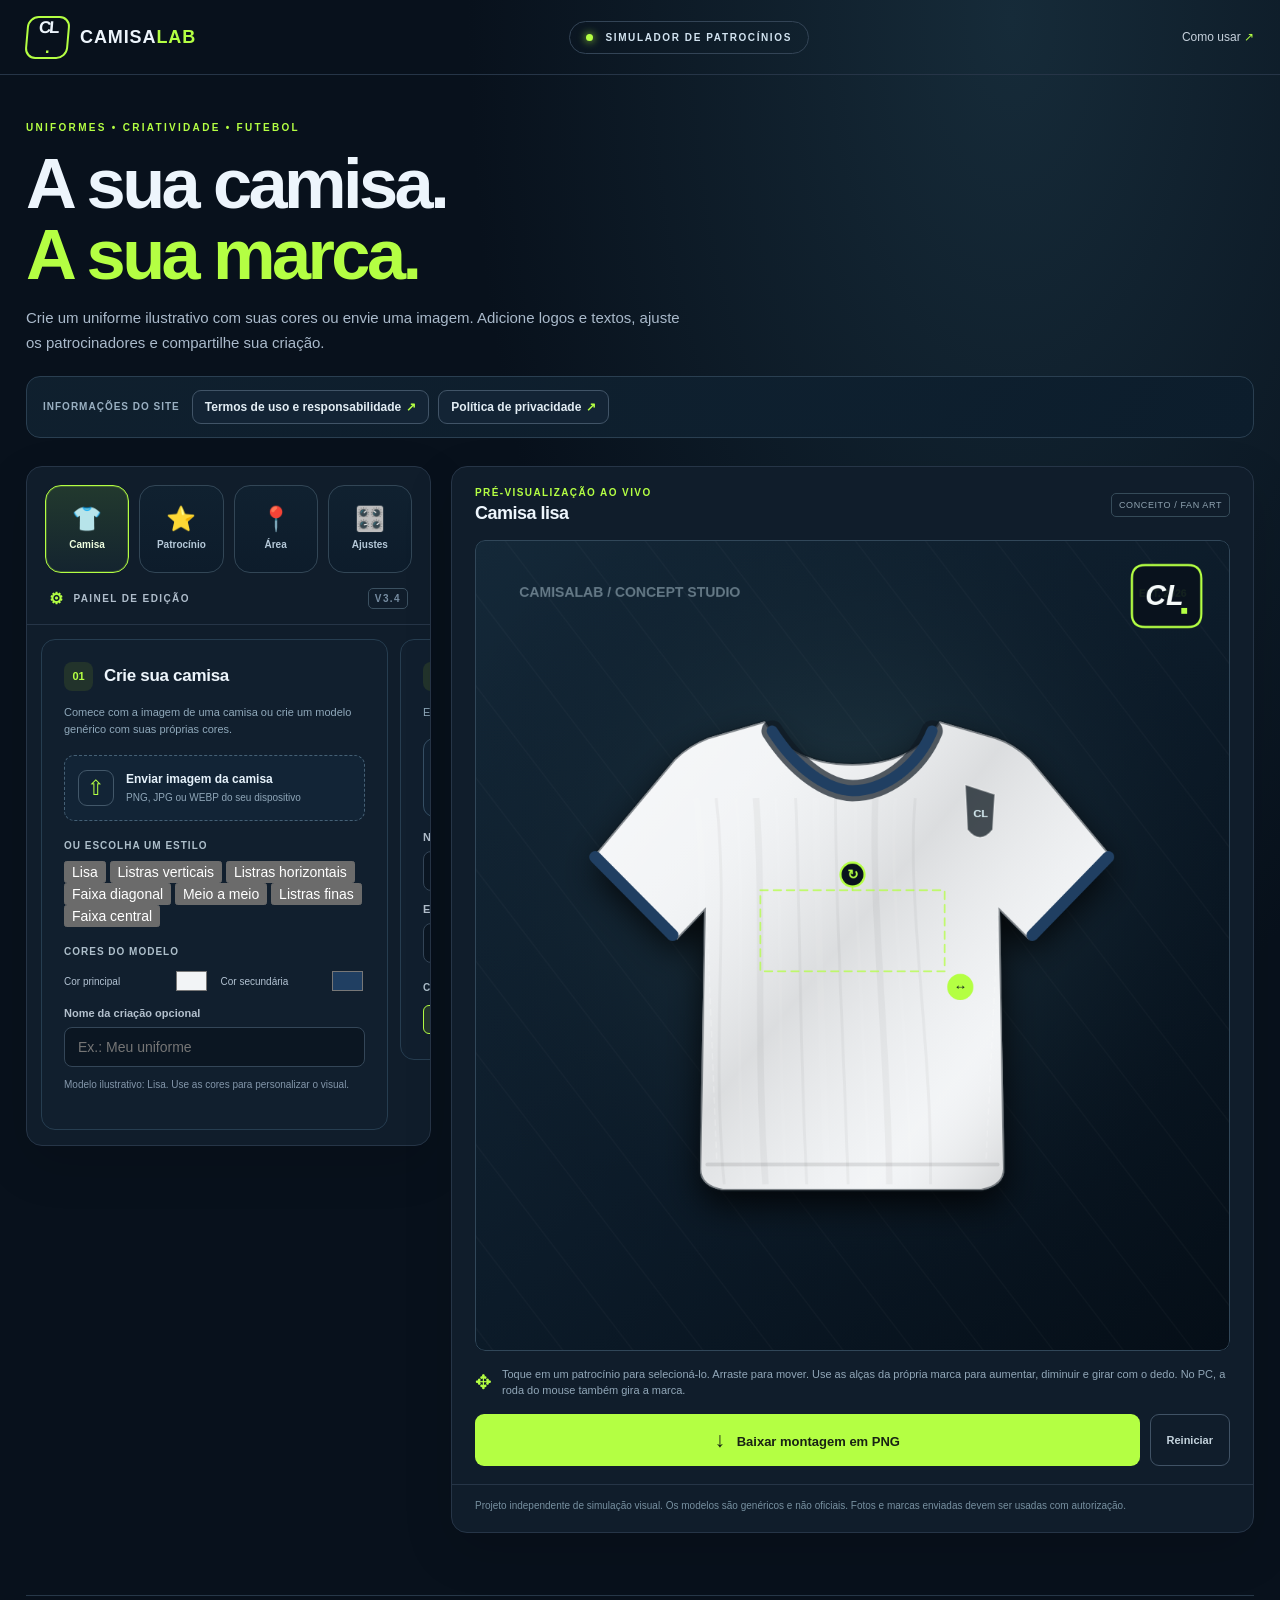
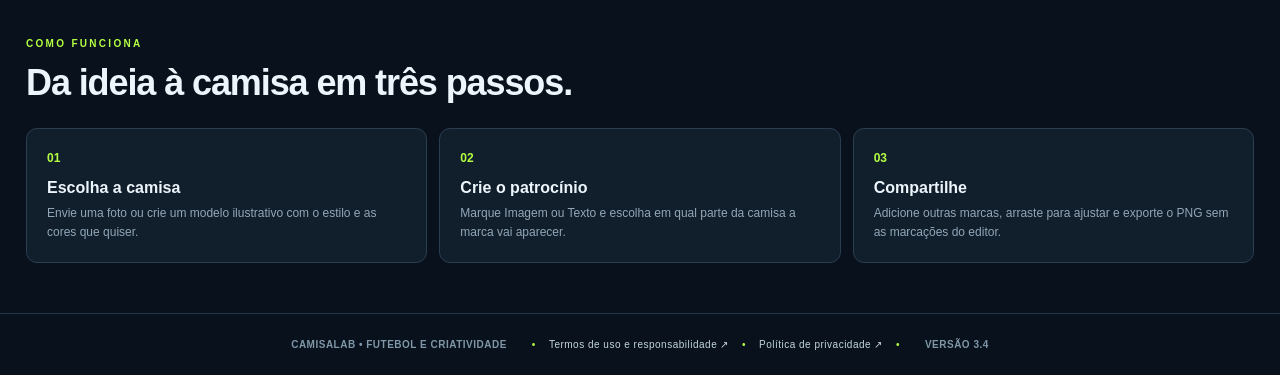
==== commit 96e68be9: "CamisaLab 3.4: substituir seleção de clubes por modelos genéricos e cores" ====
--- a/index.html
+++ b/index.html
@@ -5,7 +5,7 @@
   <meta name="viewport" content="width=device-width,initial-scale=1" />
   <meta name="theme-color" content="#09121d" />
   <meta name="google-site-verification" content="Ua-_Jr2Thak1qqpLT_17-zgDK1MsY8dN1wjbNfvPcL8" />
-  <meta name="description" content="Personalize camisas de futebol online no CamisaLab. Simule patrocinadores com logos e textos, ajuste posições e baixe sua criação em PNG gratuitamente." />
+  <meta name="description" content="Crie camisas de futebol ilustrativas ou envie uma imagem própria. Simule patrocinadores com logos e textos, personalize cores e baixe sua montagem em PNG." />
   <meta name="robots" content="index, follow, max-image-preview:large" />
   <meta name="author" content="CamisaLab" />
   <link rel="canonical" href="https://camisalab.vercel.app/" />
@@ -13,7 +13,7 @@
   <meta property="og:locale" content="pt_BR" />
   <meta property="og:site_name" content="CamisaLab" />
   <meta property="og:title" content="CamisaLab | Simulador de Patrocínios em Camisas de Futebol" />
-  <meta property="og:description" content="Crie montagens de patrocinadores em camisas de futebol. Adicione logos, textos, ajuste a posição e baixe em PNG." />
+  <meta property="og:description" content="Use modelos genéricos ou envie sua própria camisa. Adicione patrocínios em texto ou logo e baixe em PNG." />
   <meta property="og:url" content="https://camisalab.vercel.app/" />
   <meta name="twitter:card" content="summary" />
   <meta name="twitter:title" content="CamisaLab | Personalize Camisas de Futebol Online" />
@@ -44,8 +44,8 @@
   <main id="inicio" class="shell">
     <section class="intro">
       <div class="eyebrow">UNIFORMES • CRIATIVIDADE • FUTEBOL</div>
-      <h1>O seu clube.<br /><em>A sua marca.</em></h1>
-      <p>Imagine qualquer patrocinador na camisa do seu time. Escolha uma camisa e decida se cada espaço terá imagem ou texto, com edição visual simples e rápida.</p>
+      <h1>A sua camisa.<br /><em>A sua marca.</em></h1>
+      <p>Crie um uniforme ilustrativo com suas cores ou envie uma imagem. Adicione logos e textos, ajuste os patrocinadores e compartilhe sua criação.</p>
     </section>
 
     <nav class="legal-nav-entry" aria-label="Documentos legais do CamisaLab">
@@ -64,32 +64,35 @@
           <button type="button" class="dock-app" data-page-target="page-area" aria-pressed="false"><span class="dock-icon">📍</span><span>Área</span></button>
           <button type="button" class="dock-app" data-page-target="page-ajustes" aria-pressed="false"><span class="dock-icon">🎛️</span><span>Ajustes</span></button>
         </div>
-        <div class="sidebar-heading"><span class="mini-icon">⚙</span> PAINEL DE EDIÇÃO <span class="version">V3.3</span></div>
+        <div class="sidebar-heading"><span class="mini-icon">⚙</span> PAINEL DE EDIÇÃO <span class="version">V3.4</span></div>
         <div class="control-pages" id="controlPages">
 
         <section class="panel-section control-page" id="page-clube">
-          <div class="section-top"><span class="step">01</span><h2>Escolha o clube</h2></div>
-          <label for="teamSearch">Buscar no catálogo de exemplos</label>
-          <input id="teamSearch" class="field" type="search" autocomplete="off" placeholder="Ex.: Flamengo, Real Madrid..." />
-          <label for="teamSelect">Clube</label>
-          <select id="teamSelect" class="field" aria-label="Clube"></select>
-          <div id="teamInfo" class="fine-note">Modelos ilustrativos inspirados nas cores dos clubes.</div>
-          <details class="custom-detail" id="customTeamDetail">
-            <summary>Personalizar cores e estilo da camisa <span>+</span></summary>
+          <div class="section-top"><span class="step">01</span><h2>Crie sua camisa</h2></div>
+          <p class="section-description">Comece com a imagem de uma camisa ou crie um modelo genérico com suas próprias cores.</p>
+          <label class="upload-tile model-upload" id="shirtUploadTile" for="shirtUpload"><span class="upload-icon">⇧</span><span><b>Enviar imagem da camisa</b><small>PNG, JPG ou WEBP do seu dispositivo</small></span></label>
+          <input id="shirtUpload" type="file" accept="image/png,image/jpeg,image/webp,image/avif" hidden />
+          <button id="clearShirt" class="text-action" type="button" hidden>Remover imagem e voltar ao modelo</button>
+          <div class="small-heading model-heading">OU ESCOLHA UM ESTILO</div>
+          <div class="model-grid" id="modelGrid" role="group" aria-label="Estilo do uniforme">
+            <button type="button" class="model-choice active" data-shirt-model="plain" aria-pressed="true"><span class="model-mini mini-plain" aria-hidden="true"></span><span>Lisa</span></button>
+            <button type="button" class="model-choice" data-shirt-model="vertical" aria-pressed="false"><span class="model-mini mini-vertical" aria-hidden="true"></span><span>Listras verticais</span></button>
+            <button type="button" class="model-choice" data-shirt-model="horizontal" aria-pressed="false"><span class="model-mini mini-horizontal" aria-hidden="true"></span><span>Listras horizontais</span></button>
+            <button type="button" class="model-choice" data-shirt-model="sash" aria-pressed="false"><span class="model-mini mini-sash" aria-hidden="true"></span><span>Faixa diagonal</span></button>
+            <button type="button" class="model-choice" data-shirt-model="half" aria-pressed="false"><span class="model-mini mini-half" aria-hidden="true"></span><span>Meio a meio</span></button>
+            <button type="button" class="model-choice" data-shirt-model="pinstripes" aria-pressed="false"><span class="model-mini mini-pinstripes" aria-hidden="true"></span><span>Listras finas</span></button>
+            <button type="button" class="model-choice" data-shirt-model="center" aria-pressed="false"><span class="model-mini mini-center" aria-hidden="true"></span><span>Faixa central</span></button>
+          </div>
+          <div class="model-colors">
+            <div class="small-heading">CORES DO MODELO</div>
             <div class="detail-grid">
-              <label class="color-field">Cor principal <input id="primaryColor" type="color" value="#ffffff" /></label>
-              <label class="color-field">Cor secundária <input id="secondaryColor" type="color" value="#202020" /></label>
-            </div>
-            <label for="shirtPattern">Estampa ilustrativa</label>
-            <select id="shirtPattern" class="field">
-              <option value="plain">Lisa</option><option value="vertical">Listras verticais</option><option value="horizontal">Listras horizontais</option><option value="half">Metade a metade</option><option value="sash">Faixa diagonal</option><option value="pinstripes">Listras finas</option><option value="center">Faixa central</option>
-            </select>
-            <label for="customName">Nome do clube (opcional)</label>
-            <input id="customName" class="field" maxlength="42" placeholder="Meu time" />
-          </details>
-          <label class="upload-tile" for="shirtUpload"><span class="upload-icon">⇧</span><span><b>Enviar foto da camisa</b><small>PNG, JPG, WEBP — serve para qualquer clube</small></span></label>
-          <input id="shirtUpload" type="file" accept="image/png,image/jpeg,image/webp,image/avif" hidden />
-          <button id="clearShirt" class="text-action" type="button" hidden>Remover foto enviada e voltar ao modelo ilustrativo</button>
+              <label class="color-field">Cor principal <input id="primaryColor" type="color" value="#f2f4f6" /></label>
+              <label class="color-field">Cor secundária <input id="secondaryColor" type="color" value="#203f62" /></label>
+            </div>
+          </div>
+          <label for="designName">Nome da criação <span class="optional">opcional</span></label>
+          <input id="designName" class="field" maxlength="42" placeholder="Ex.: Meu uniforme" />
+          <p id="modelStatus" class="fine-note model-status" role="status" aria-live="polite">Modelo ilustrativo: Lisa. Use as cores para personalizar o visual.</p>
         </section>
 
         <section class="panel-section control-page" id="page-patrocinio">
@@ -212,13 +215,13 @@
           <button id="downloadBtn" type="button" class="download-btn"><span>↓</span> Baixar montagem em PNG</button>
           <button id="resetAllBtn" type="button" class="minor-btn">Reiniciar</button>
         </div>
-        <div class="stage-footnote">Projeto independente de simulação visual. Modelos desenhados são apenas ilustrativos, não réplicas oficiais. Marcas e clubes pertencem a seus titulares.</div>
+        <div class="stage-footnote">Projeto independente de simulação visual. Os modelos são genéricos e não oficiais. Fotos e marcas enviadas devem ser usadas com autorização.</div>
       </section>
     </section>
 
     <section id="como-usar" class="howto">
       <div><span class="eyebrow">COMO FUNCIONA</span><h2>Da ideia à camisa em três passos.</h2></div>
-      <div class="howto-cards"><div><span>01</span><h3>Escolha um time</h3><p>Use os exemplos ou carregue uma foto da camisa de qualquer clube.</p></div><div><span>02</span><h3>Crie o patrocínio</h3><p>Marque Imagem ou Texto e escolha em qual parte da camisa a marca vai aparecer.</p></div><div><span>03</span><h3>Compartilhe</h3><p>Adicione outras marcas, arraste para ajustar e exporte o PNG sem as marcações do editor.</p></div></div>
+      <div class="howto-cards"><div><span>01</span><h3>Escolha a camisa</h3><p>Envie uma foto ou crie um modelo ilustrativo com o estilo e as cores que quiser.</p></div><div><span>02</span><h3>Crie o patrocínio</h3><p>Marque Imagem ou Texto e escolha em qual parte da camisa a marca vai aparecer.</p></div><div><span>03</span><h3>Compartilhe</h3><p>Adicione outras marcas, arraste para ajustar e exporte o PNG sem as marcações do editor.</p></div></div>
     </section>
   </main>
   <footer class="site-footer">
@@ -228,7 +231,7 @@
     <span class="footer-dot" aria-hidden="true">•</span>
     <a href="privacidade.html" target="_blank" rel="noopener noreferrer">Política de privacidade ↗</a>
     <span class="footer-dot" aria-hidden="true">•</span>
-    <span class="footer-main">Versão 3.3</span>
+    <span class="footer-main">Versão 3.4</span>
   </footer>
   <script src="app.js" defer></script>
 </body>
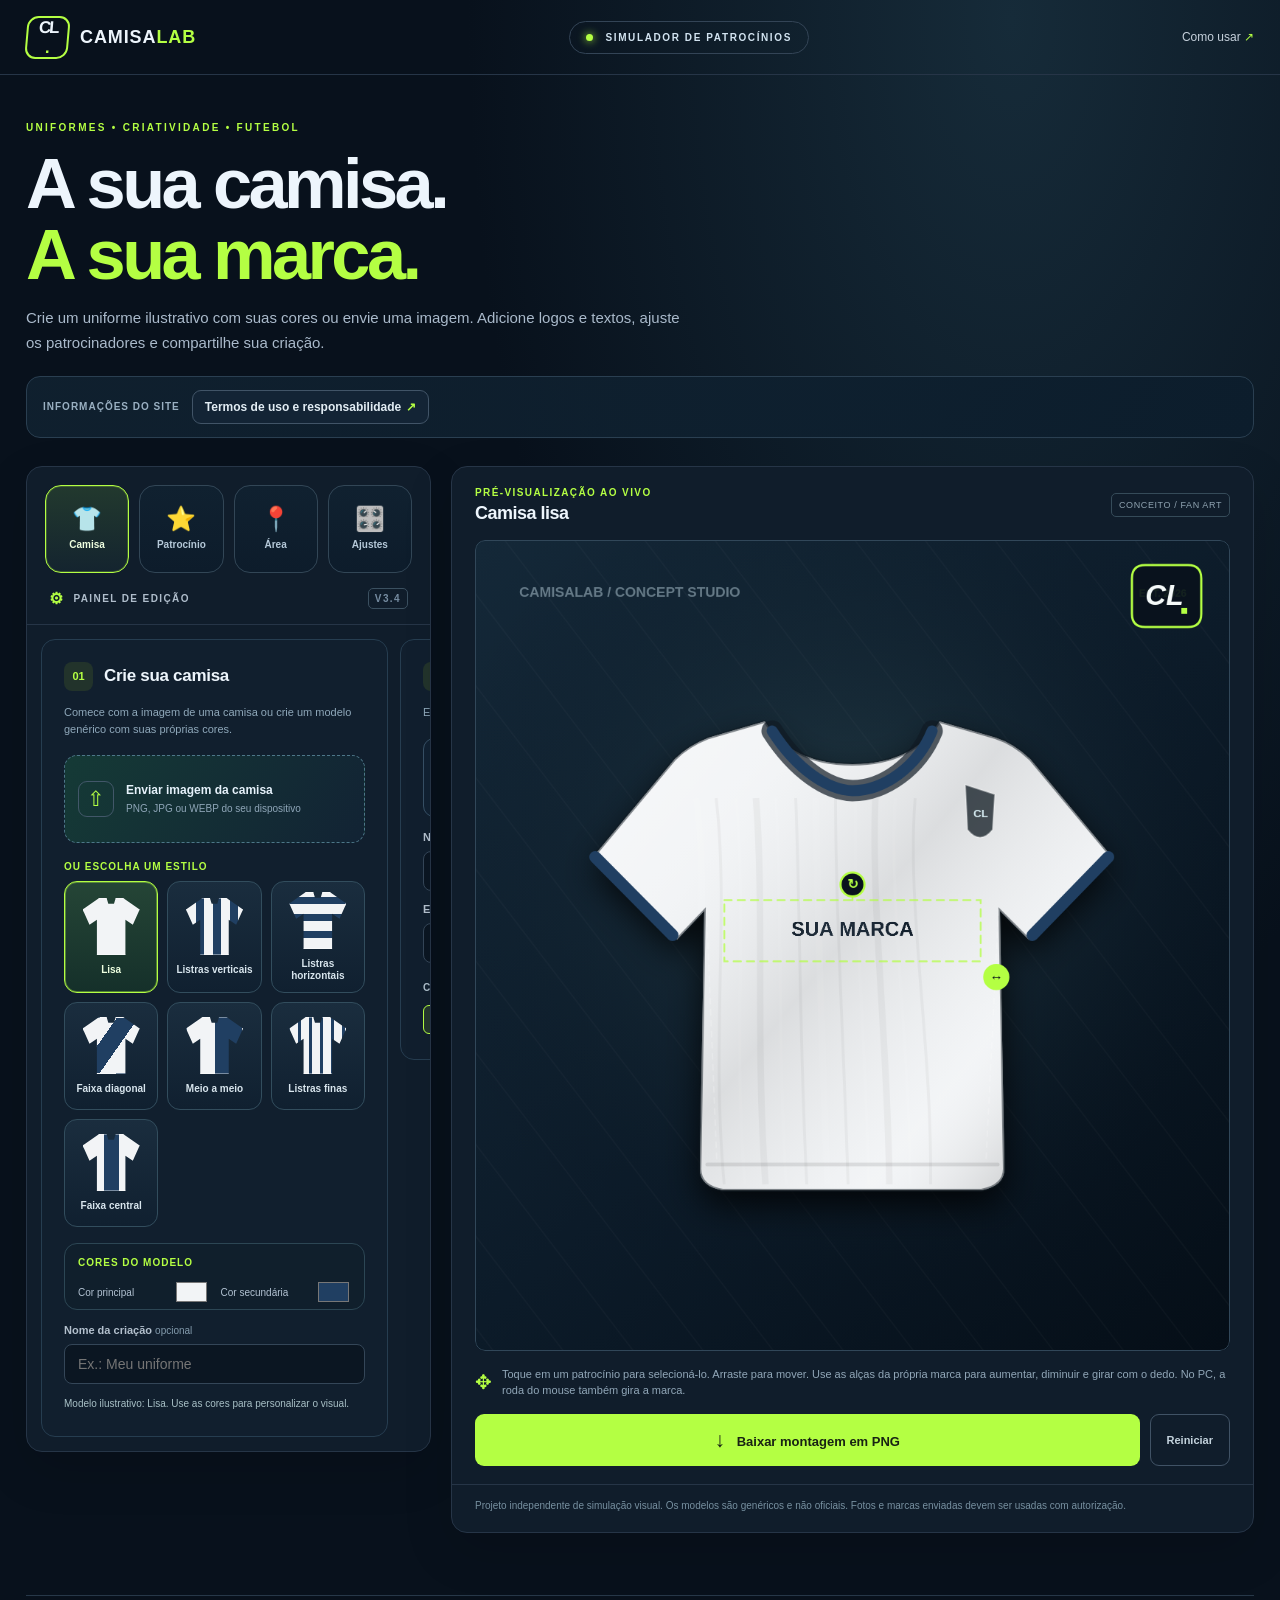
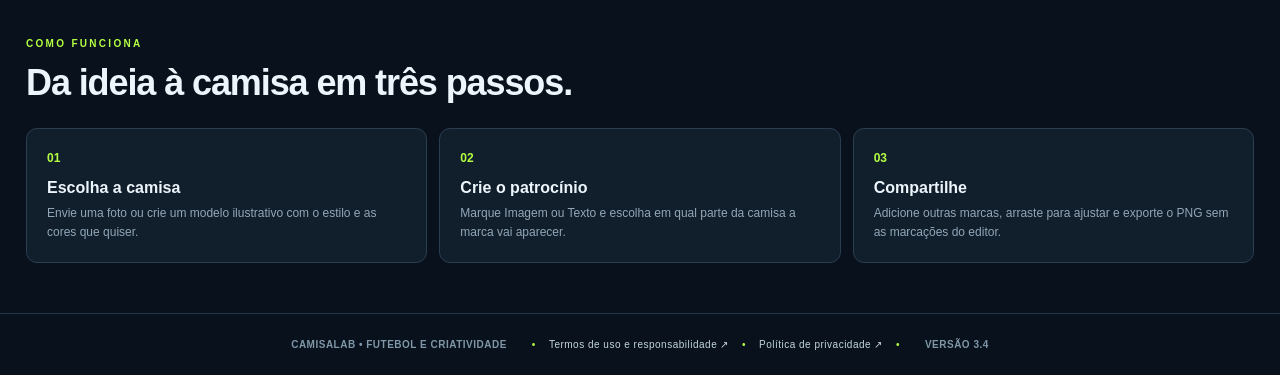
==== commit 83b6329d: "Deixar política de privacidade apenas no rodapé" ====
--- a/index.html
+++ b/index.html
@@ -52,7 +52,6 @@
       <span class="legal-nav-label">Informações do site</span>
       <div class="legal-nav-actions">
         <a href="termos.html" target="_blank" rel="noopener noreferrer">Termos de uso e responsabilidade <span class="external-mark" aria-hidden="true">↗</span></a>
-        <a href="privacidade.html" target="_blank" rel="noopener noreferrer">Política de privacidade <span class="external-mark" aria-hidden="true">↗</span></a>
       </div>
     </nav>
 
--- a/styles.css
+++ b/styles.css
@@ -200,3 +200,25 @@
  .legal-nav-actions{flex-direction:column;align-items:stretch}
  .legal-nav-actions a{width:100%}
 }
+
+
+/* CamisaLab 3.4 — modelos genéricos sem seleção de clubes */
+.model-heading{margin:18px 0 9px;color:#b4ff43}
+.model-upload{margin-top:12px;min-height:88px;border:1px dashed #4d7688;background:linear-gradient(120deg,#153a36,#122334);border-radius:13px}
+.model-upload.is-active{border-style:solid;border-color:var(--accent);background:#21372f}
+.model-grid{--model-primary:#f2f4f6;--model-secondary:#203f62;display:grid;grid-template-columns:repeat(3,minmax(0,1fr));gap:9px;margin:8px 0 16px}
+.model-choice{min-width:0;min-height:108px;display:flex;flex-direction:column;align-items:center;justify-content:center;gap:9px;padding:10px 5px;border:1px solid #324d5d;background:linear-gradient(180deg,#1a2d3e,#102030);border-radius:13px;color:#d8e5ed;font-size:10px;font-weight:750;line-height:1.2;text-align:center;transition:border-color .18s,background .18s,transform .18s}
+.model-choice:hover,.model-choice:focus-visible{border-color:#9cce71;background:#203c41}
+.model-choice.active{border-color:var(--accent);color:#edffdf;background:linear-gradient(180deg,#254536,#15302a);box-shadow:inset 0 0 0 1px #b4ff4360}
+.model-mini{display:block;width:57px;height:57px;flex:none;border:1px solid #ffffff66;clip-path:polygon(29% 0%,42% 0%,45% 10%,55% 10%,58% 0%,71% 0%,100% 20%,88% 47%,75% 38%,75% 100%,25% 100%,25% 38%,12% 47%,0% 20%);background:var(--model-primary)}
+.model-mini.mini-vertical{background:repeating-linear-gradient(90deg,var(--model-primary) 0 9px,var(--model-secondary) 9px 17px)}
+.model-mini.mini-horizontal{background:repeating-linear-gradient(0deg,var(--model-primary) 0 10px,var(--model-secondary) 10px 17px)}
+.model-mini.mini-sash{background:linear-gradient(125deg,var(--model-primary) 0 35%,var(--model-secondary) 35% 58%,var(--model-primary) 58%)}
+.model-mini.mini-half{background:linear-gradient(90deg,var(--model-primary) 0 50%,var(--model-secondary) 50%)}
+.model-mini.mini-pinstripes{background:repeating-linear-gradient(90deg,var(--model-primary) 0 8px,var(--model-secondary) 8px 11px)}
+.model-mini.mini-center{background:linear-gradient(90deg,var(--model-primary) 0 36%,var(--model-secondary) 36% 64%,var(--model-primary) 64%)}
+.model-colors{padding:13px 13px 3px;border:1px solid #2c4654;border-radius:13px;background:#101f2c;margin-bottom:14px}
+.model-colors .small-heading{margin:0 0 10px;color:#b4ff43}
+.model-status{margin:12px 0 2px;color:#a8c0c6;line-height:1.55}
+.optional{font-size:10px;font-weight:500;color:#839bad}
+@media(max-width:420px){.model-grid{grid-template-columns:repeat(2,minmax(0,1fr))}.model-choice{min-height:96px}.model-mini{width:49px;height:49px}}
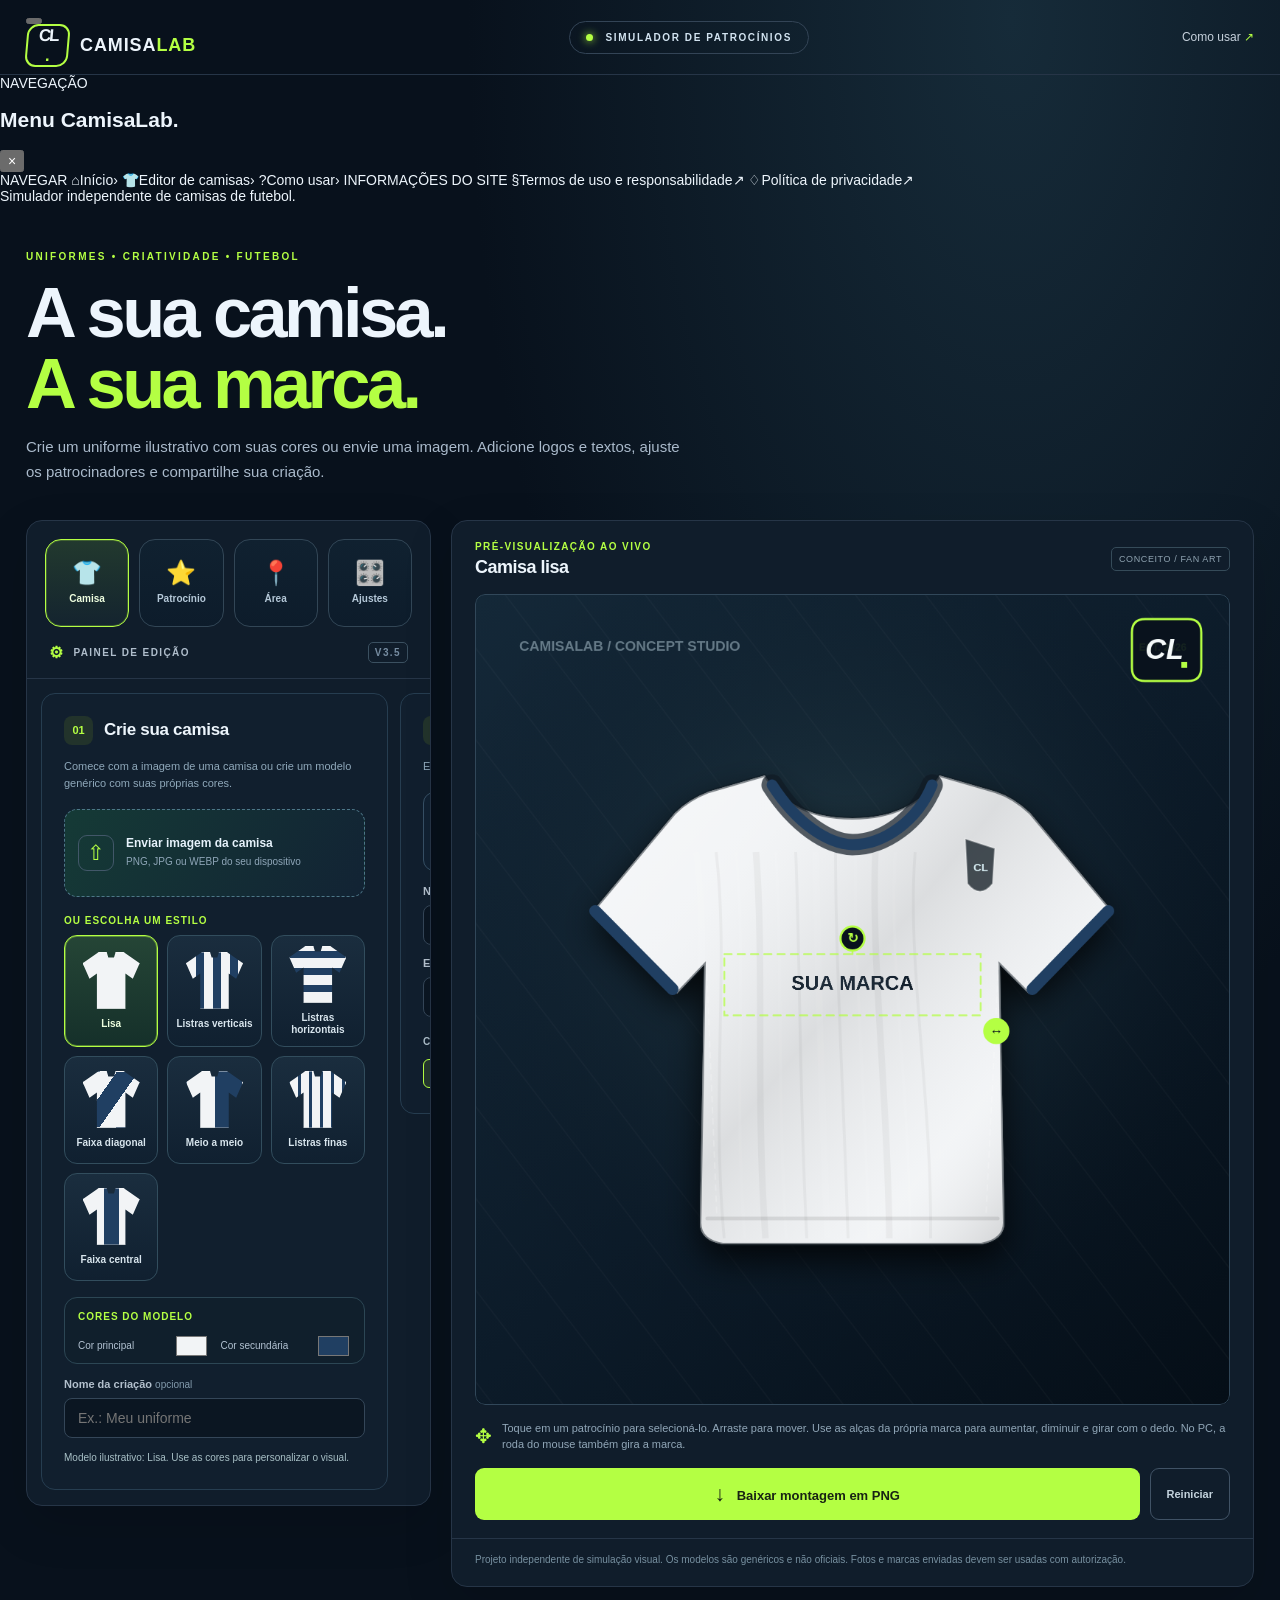
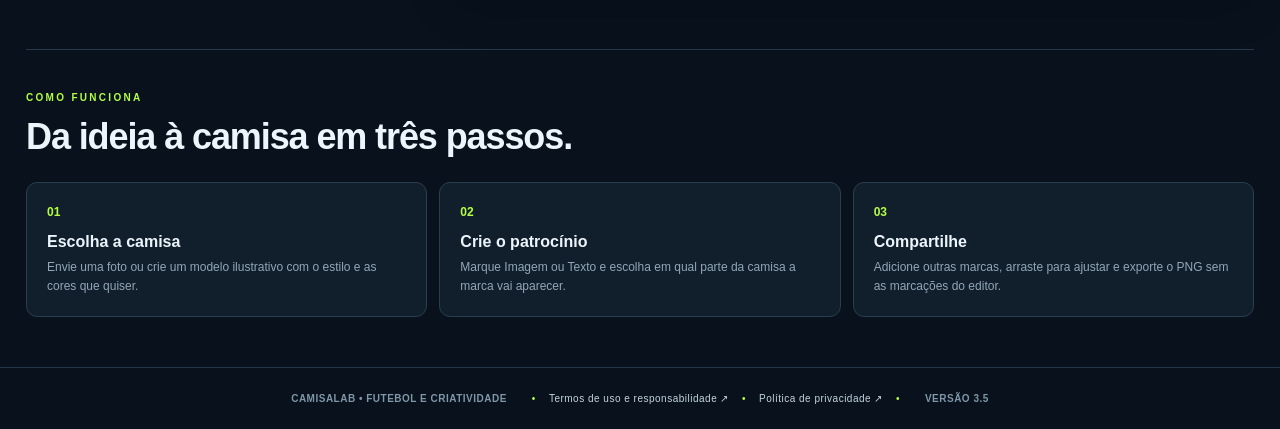
==== commit 3d230b36: "CamisaLab 3.5: menu lateral para navegação e documentos legais" ====
--- a/index.html
+++ b/index.html
@@ -36,10 +36,33 @@
 </head>
 <body>
   <header class="topbar">
-    <a class="brand" href="#inicio" aria-label="CamisaLab, início"><span class="brand-mark">CL<span>.</span></span><span class="brand-word">CAMISA<span>LAB</span></span></a>
+    <div class="topbar-start">
+      <button type="button" class="site-menu-toggle" id="siteMenuToggle" aria-label="Abrir menu" aria-controls="siteSideMenu" aria-expanded="false">
+        <span class="site-menu-hamburger" aria-hidden="true"><span></span><span></span><span></span></span>
+      </button>
+      <a class="brand" href="#inicio" aria-label="CamisaLab, início"><span class="brand-mark">CL<span>.</span></span><span class="brand-word">CAMISA<span>LAB</span></span></a>
+    </div>
     <span class="top-pill"><span class="live-dot"></span> SIMULADOR DE PATROCÍNIOS</span>
     <a class="top-help" href="#como-usar">Como usar <span aria-hidden="true">↗</span></a>
   </header>
+
+  <div class="site-menu-backdrop" id="siteMenuBackdrop" hidden></div>
+  <aside class="site-side-menu" id="siteSideMenu" role="dialog" aria-modal="true" aria-labelledby="siteMenuTitle" aria-hidden="true" inert>
+    <div class="site-menu-head">
+      <div><span class="site-menu-overline">NAVEGAÇÃO</span><h2 id="siteMenuTitle">Menu CamisaLab<span>.</span></h2></div>
+      <button type="button" class="site-menu-close" id="siteMenuClose" aria-label="Fechar menu">×</button>
+    </div>
+    <nav class="site-side-nav" aria-label="Links do CamisaLab">
+      <span class="site-menu-label">NAVEGAR</span>
+      <a class="site-menu-link" href="#inicio"><span class="site-menu-icon" aria-hidden="true">⌂</span><span>Início</span><span class="site-menu-arrow" aria-hidden="true">›</span></a>
+      <a class="site-menu-link" href="#editor"><span class="site-menu-icon" aria-hidden="true">👕</span><span>Editor de camisas</span><span class="site-menu-arrow" aria-hidden="true">›</span></a>
+      <a class="site-menu-link" href="#como-usar"><span class="site-menu-icon" aria-hidden="true">?</span><span>Como usar</span><span class="site-menu-arrow" aria-hidden="true">›</span></a>
+      <span class="site-menu-label site-menu-divider">INFORMAÇÕES DO SITE</span>
+      <a class="site-menu-link" href="termos.html" target="_blank" rel="noopener noreferrer"><span class="site-menu-icon" aria-hidden="true">§</span><span>Termos de uso e responsabilidade</span><span class="site-menu-arrow" aria-hidden="true">↗</span></a>
+      <a class="site-menu-link" href="privacidade.html" target="_blank" rel="noopener noreferrer"><span class="site-menu-icon" aria-hidden="true">♢</span><span>Política de privacidade</span><span class="site-menu-arrow" aria-hidden="true">↗</span></a>
+    </nav>
+    <div class="site-menu-note"><span class="site-menu-note-dot" aria-hidden="true"></span> Simulador independente de camisas de futebol.</div>
+  </aside>
 
   <main id="inicio" class="shell">
     <section class="intro">
@@ -48,14 +71,7 @@
       <p>Crie um uniforme ilustrativo com suas cores ou envie uma imagem. Adicione logos e textos, ajuste os patrocinadores e compartilhe sua criação.</p>
     </section>
 
-    <nav class="legal-nav-entry" aria-label="Documentos legais do CamisaLab">
-      <span class="legal-nav-label">Informações do site</span>
-      <div class="legal-nav-actions">
-        <a href="termos.html" target="_blank" rel="noopener noreferrer">Termos de uso e responsabilidade <span class="external-mark" aria-hidden="true">↗</span></a>
-      </div>
-    </nav>
-
-    <section class="workspace" aria-label="Editor de camisas">
+    <section class="workspace" id="editor" aria-label="Editor de camisas">
       <aside class="controls">
         <div class="app-dock" id="appDock" role="group" aria-label="Seções do painel">
           <button type="button" class="dock-app active" data-page-target="page-clube" aria-pressed="true"><span class="dock-icon">👕</span><span>Camisa</span></button>
@@ -63,7 +79,7 @@
           <button type="button" class="dock-app" data-page-target="page-area" aria-pressed="false"><span class="dock-icon">📍</span><span>Área</span></button>
           <button type="button" class="dock-app" data-page-target="page-ajustes" aria-pressed="false"><span class="dock-icon">🎛️</span><span>Ajustes</span></button>
         </div>
-        <div class="sidebar-heading"><span class="mini-icon">⚙</span> PAINEL DE EDIÇÃO <span class="version">V3.4</span></div>
+        <div class="sidebar-heading"><span class="mini-icon">⚙</span> PAINEL DE EDIÇÃO <span class="version">V3.5</span></div>
         <div class="control-pages" id="controlPages">
 
         <section class="panel-section control-page" id="page-clube">
@@ -230,7 +246,7 @@
     <span class="footer-dot" aria-hidden="true">•</span>
     <a href="privacidade.html" target="_blank" rel="noopener noreferrer">Política de privacidade ↗</a>
     <span class="footer-dot" aria-hidden="true">•</span>
-    <span class="footer-main">Versão 3.4</span>
+    <span class="footer-main">Versão 3.5</span>
   </footer>
   <script src="app.js" defer></script>
 </body>
